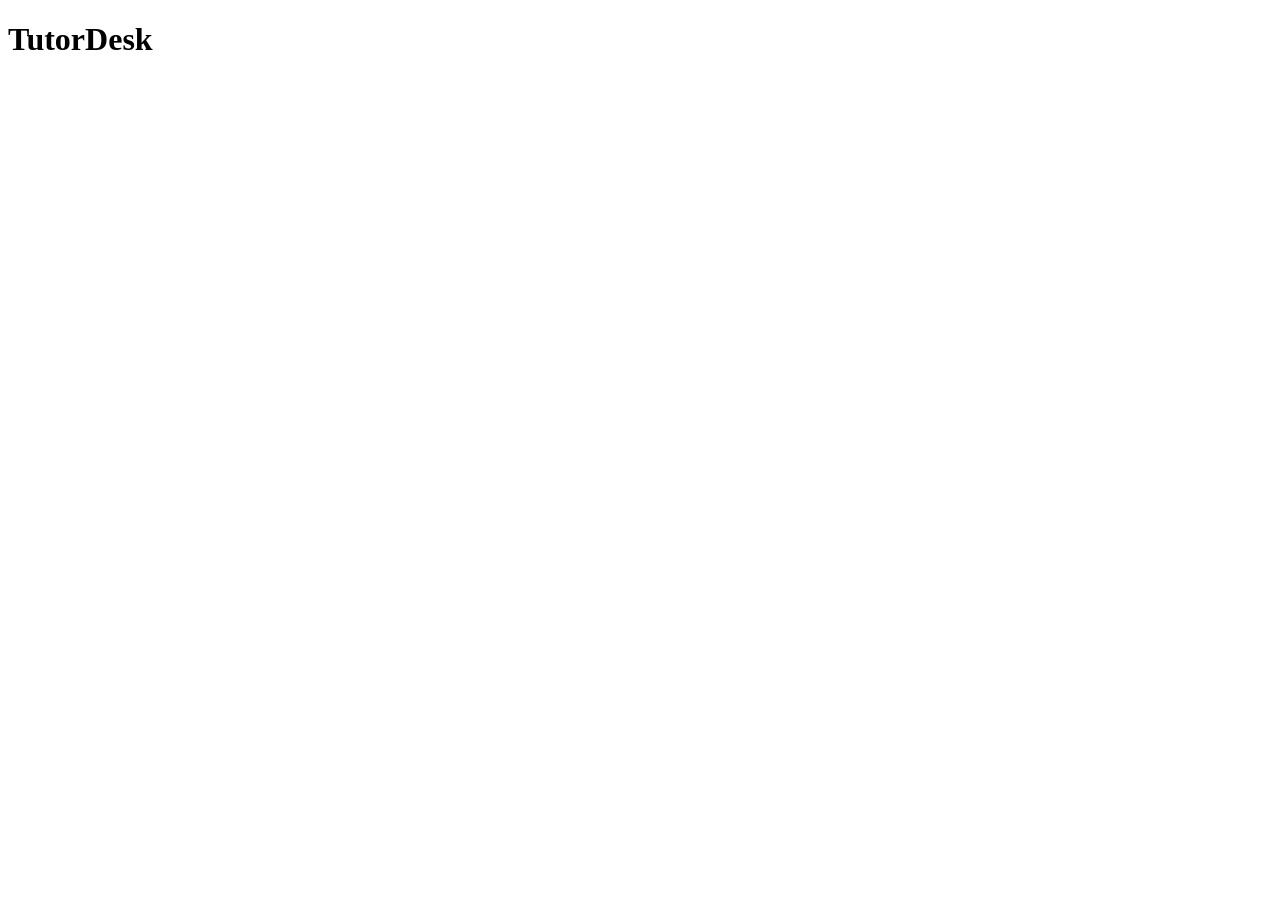
==== frontend/index.html @ a6dc1919 "Add initial project structure and configuration files" ====
<!DOCTYPE html>
<html lang="en">
<head>
    <meta charset="UTF-8">
    <meta name="viewport" content="width=device-width, initial-scale=1.0">
    <title>TutorDesk</title>
    <link rel="stylesheet" href="css/style.css">
</head>
<body>
    <h1>TutorDesk</h1>
    <script src="js/app.js"></script>
</body>
</html>
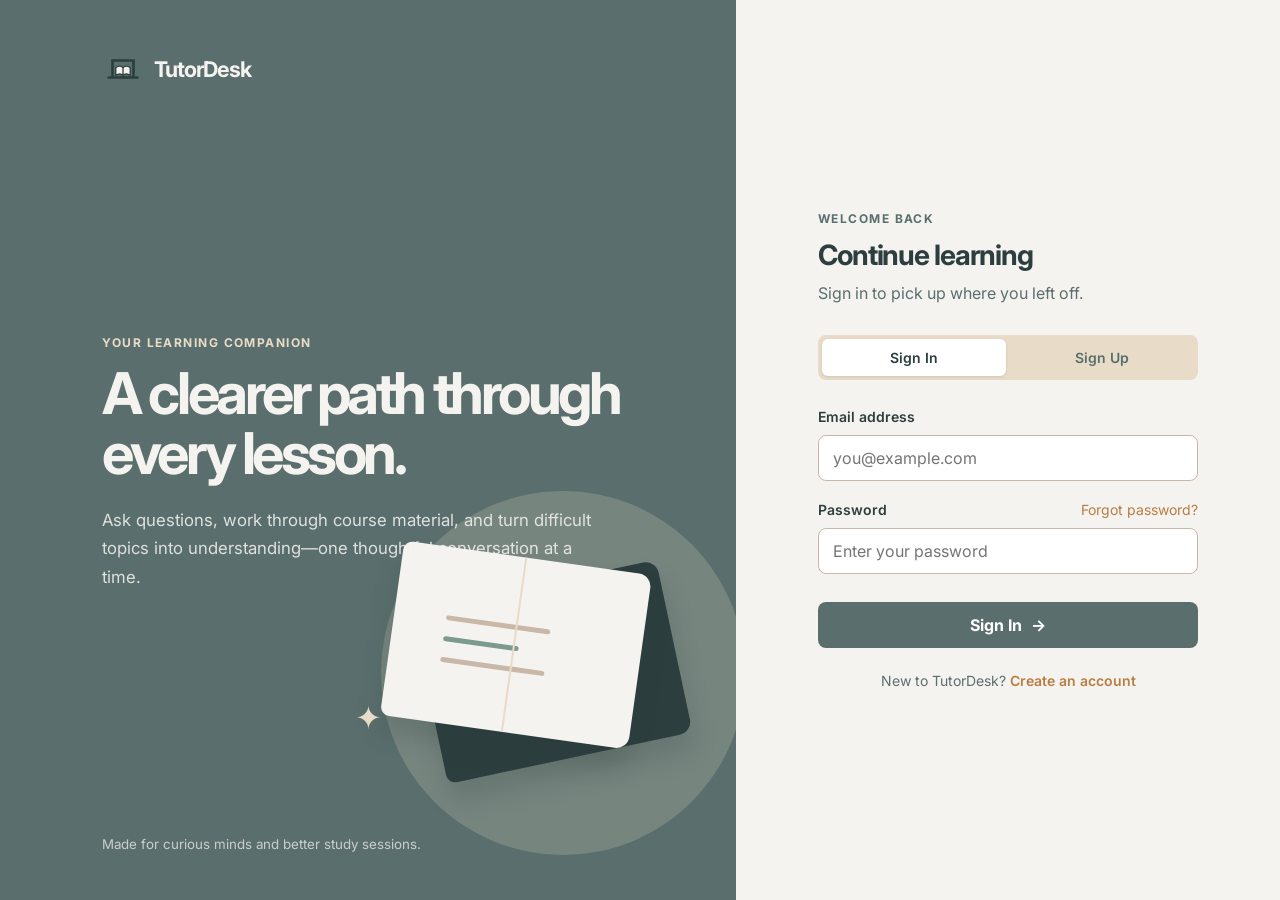
==== commit 959a30d1: "Add landing page styles and update HTML structure for improved layout and accessibility" ====
--- a/frontend/index.html
+++ b/frontend/index.html
@@ -1,13 +1,53 @@
-<!DOCTYPE html>
+<!doctype html>
 <html lang="en">
 <head>
-    <meta charset="UTF-8">
-    <meta name="viewport" content="width=device-width, initial-scale=1.0">
-    <title>TutorDesk</title>
-    <link rel="stylesheet" href="css/style.css">
+  <meta charset="UTF-8">
+  <meta name="viewport" content="width=device-width, initial-scale=1.0">
+  <meta name="description" content="TutorDesk — your AI teaching assistant.">
+  <title>TutorDesk | AI Teaching Assistant</title>
+  <link rel="preconnect" href="https://fonts.googleapis.com">
+  <link rel="preconnect" href="https://fonts.gstatic.com" crossorigin>
+  <link href="https://fonts.googleapis.com/css2?family=Inter:wght@400;500;600;700;800&display=swap" rel="stylesheet">
+  <link rel="stylesheet" href="css/style.css">
 </head>
 <body>
-    <h1>TutorDesk</h1>
-    <script src="js/app.js"></script>
+  <main class="auth-layout">
+    <section class="hero" aria-labelledby="hero-title">
+      <a class="brand" href="/" aria-label="TutorDesk home">
+        <svg viewBox="0 0 64 64" aria-hidden="true"><path d="M10 45h44M16 45V19h32v26" fill="none" stroke="currentColor" stroke-width="4" stroke-linecap="round"/><path d="M21 30c4-3 8-3 11 0v12c-3-3-7-3-11 0V30Zm22 0c-4-3-8-3-11 0v12c3-3 7-3 11 0V30Z" fill="#F5F3F0" stroke="currentColor" stroke-width="2"/></svg>
+        <span>TutorDesk</span>
+      </a>
+      <div class="hero-copy">
+        <p class="eyebrow">Your learning companion</p>
+        <h1 id="hero-title">A clearer path through every lesson.</h1>
+        <p>Ask questions, work through course material, and turn difficult topics into understanding—one thoughtful conversation at a time.</p>
+      </div>
+      <div class="illustration" aria-hidden="true">
+        <i class="circle"></i><i class="book back"></i><i class="book front"><b></b><b></b><b></b></i><i class="spark">✦</i>
+      </div>
+      <small>Made for curious minds and better study sessions.</small>
+    </section>
+
+    <section class="auth-panel" aria-label="Account access">
+      <div class="auth-card">
+        <div class="mobile-brand brand"><svg viewBox="0 0 64 64" aria-hidden="true"><path d="M10 45h44M16 45V19h32v26" fill="none" stroke="currentColor" stroke-width="4" stroke-linecap="round"/><path d="M21 30c4-3 8-3 11 0v12c-3-3-7-3-11 0V30Zm22 0c-4-3-8-3-11 0v12c3-3 7-3 11 0V30Z" fill="#F5F3F0" stroke="currentColor" stroke-width="2"/></svg><span>TutorDesk</span></div>
+        <header><p class="eyebrow">Welcome back</p><h2>Continue learning</h2><p>Sign in to pick up where you left off.</p></header>
+        <div class="tabs" role="tablist" aria-label="Account options">
+          <button class="active" type="button" role="tab" aria-selected="true">Sign In</button>
+          <button type="button" role="tab" aria-selected="false">Sign Up</button>
+        </div>
+        <form class="auth-form" novalidate>
+          <label for="email">Email address</label>
+          <input id="email" type="email" autocomplete="email" placeholder="you@example.com" required>
+          <div class="field-label"><label for="password">Password</label><a href="#forgot-password">Forgot password?</a></div>
+          <input id="password" type="password" autocomplete="current-password" placeholder="Enter your password" required>
+          <button class="submit" type="submit">Sign In <span aria-hidden="true">→</span></button>
+          <p class="error" role="alert" hidden></p>
+        </form>
+        <p class="switch">New to TutorDesk? <button type="button">Create an account</button></p>
+      </div>
+    </section>
+  </main>
+  <script src="js/app.js"></script>
 </body>
 </html>
--- a/frontend/css/style.css
+++ b/frontend/css/style.css
@@ -0,0 +1,19 @@
+/* TutorDesk landing page */
+:root { --sage:#5A6F6D; --dark:#2C3E3E; --light:#F5F3F0; --cream:#E8DCC8; --taupe:#C9B8A8; --teal:#7B9B8F; --ochre:#D4A574; --error:#C08080; font-family:Inter,-apple-system,BlinkMacSystemFont,"Segoe UI",sans-serif; color:var(--dark); }
+* { box-sizing:border-box; } body { margin:0; min-width:320px; background:var(--light); } button,input { font:inherit; } button { cursor:pointer; }
+.auth-layout { display:grid; grid-template-columns:1.15fr .85fr; min-height:100vh; }
+.hero { position:relative; display:flex; min-height:680px; flex-direction:column; overflow:hidden; padding:48px clamp(40px,8vw,120px); background:var(--sage); color:var(--light); }
+.brand { display:inline-flex; align-items:center; gap:10px; color:inherit; font-size:1.35rem; font-weight:700; letter-spacing:-.05em; text-decoration:none; }.brand svg { width:42px; height:42px; color:var(--dark); }
+.hero-copy { position:relative; z-index:1; max-width:590px; margin:auto 0; padding:80px 0; }.eyebrow { margin:0 0 14px; color:var(--cream); font-size:.75rem; font-weight:700; letter-spacing:.12em; text-transform:uppercase; }
+h1 { max-width:580px; margin:0 0 22px; font-size:clamp(2.8rem,4.5vw,4.5rem); line-height:1.04; letter-spacing:-.06em; }.hero-copy>p:last-child { max-width:500px; margin:0; color:rgba(245,243,240,.86); font-size:1.05rem; line-height:1.7; }.hero small { position:relative; z-index:1; color:rgba(245,243,240,.72); }
+.illustration { position:absolute; right:-4%; bottom:4%; width:min(43vw,520px); aspect-ratio:1.15; }.circle { position:absolute; right:4%; bottom:2%; width:70%; aspect-ratio:1; border-radius:50%; background:rgba(232,220,200,.2); animation:drift 7s ease-in-out infinite; }.book { position:absolute; display:block; width:48%; height:39%; border-radius:9px 13px 13px 9px; box-shadow:0 18px 25px rgba(44,62,62,.2); }.back { right:17%; bottom:23%; background:var(--dark); transform:rotate(-12deg); }.front { right:24%; bottom:29%; padding:13% 10%; background:var(--light); transform:rotate(8deg); animation:float 5s ease-in-out infinite; }.front::before { position:absolute; top:0; bottom:0; left:49%; width:2px; background:var(--cream); content:""; }.front b { display:block; width:72%; height:5px; margin-bottom:11%; border-radius:10px; background:var(--taupe); }.front b:nth-child(2) { width:52%; background:var(--teal); }.spark { position:absolute; left:21%; bottom:28%; color:var(--cream); font-size:2rem; font-style:normal; animation:sparkle 3s ease-in-out infinite; }
+@keyframes drift { 50% { transform:translate(8px,-14px); } } @keyframes float { 50% { transform:rotate(8deg) translateY(-12px); } } @keyframes sparkle { 50% { opacity:.35; transform:scale(.7) rotate(20deg); } }
+.auth-panel { display:grid; place-items:center; padding:32px; }.auth-card { width:min(100%,420px); padding:20px; }.mobile-brand { display:none; color:var(--dark); }.mobile-brand svg { color:var(--sage); }
+.auth-card header { margin-bottom:30px; }.auth-card header .eyebrow { margin-bottom:12px; color:var(--sage); }.auth-card h2 { margin:0 0 9px; font-size:1.75rem; letter-spacing:-.04em; }.auth-card header p:last-child { margin:0; color:var(--sage); line-height:1.5; }
+.tabs { display:flex; gap:4px; margin-bottom:28px; padding:4px; border-radius:8px; background:var(--cream); }.tabs button { width:50%; border:0; border-radius:6px; padding:10px; background:transparent; color:var(--sage); font-size:.875rem; font-weight:600; }.tabs .active { background:white; color:var(--dark); box-shadow:0 1px 3px rgba(44,62,62,.14); }
+.auth-form { display:grid; gap:10px; }.auth-form label { font-size:.875rem; font-weight:600; }.field-label { display:flex; justify-content:space-between; align-items:baseline; margin-top:10px; }.field-label a,.switch button { color:#B77D42; font-size:.875rem; text-decoration:none; }.field-label a:hover,.switch button:hover { color:var(--dark); text-decoration:underline; }
+input { width:100%; border:1px solid var(--taupe); border-radius:8px; outline:0; padding:12px 14px; background:#fff; color:var(--dark); } input:focus { border-color:var(--teal); box-shadow:0 0 0 3px rgba(123,155,143,.2); }.submit { display:flex; justify-content:center; gap:9px; width:100%; margin-top:18px; border:0; border-radius:8px; padding:13px; background:var(--sage); color:#fff; font-weight:700; transition:.18s; }.submit:hover { background:var(--teal); box-shadow:0 7px 14px rgba(44,62,62,.17); transform:translateY(-2px); }.switch { margin:24px 0 0; text-align:center; color:var(--sage); font-size:.875rem; }.switch button { border:0; padding:0; background:none; font-weight:600; }.error { color:var(--error); font-size:.875rem; }
+button:focus-visible,a:focus-visible,input:focus-visible { outline:3px solid rgba(123,155,143,.55); outline-offset:3px; }
+@media (max-width:860px) { .auth-layout { grid-template-columns:1fr; }.hero { min-height:410px; padding:32px clamp(24px,7vw,64px); }.hero-copy { margin:auto 0; padding:50px 0; }.illustration { right:-2%; bottom:-4%; width:350px; opacity:.7; }.hero small { display:none; }.auth-panel { min-height:560px; } }
+@media (max-width:520px) { .hero { min-height:300px; }.hero-copy { padding:35px 0; }.hero-copy .eyebrow,.hero-copy>p,.illustration { display:none; } h1 { margin:0; font-size:2.5rem; }.auth-panel { display:block; min-height:calc(100vh - 300px); padding:28px 24px; }.auth-card { padding:0; }.mobile-brand { display:inline-flex; margin-bottom:36px; } }
+@media (prefers-reduced-motion:reduce) { *,*::before,*::after { animation-duration:.01ms!important; animation-iteration-count:1!important; transition-duration:.01ms!important; } }
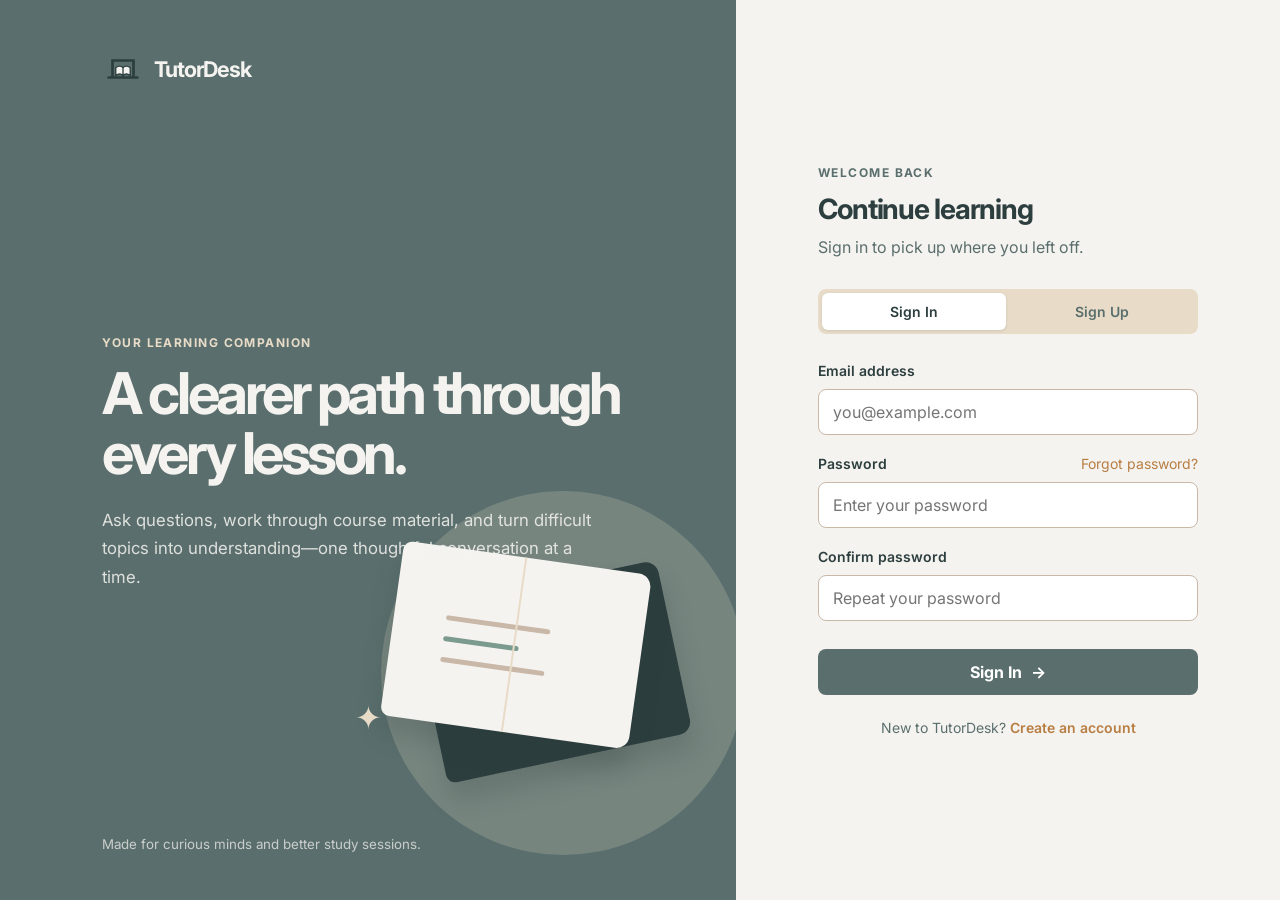
==== commit 8ba769c3: "Implement authentication form enhancements with password confirmation and loading states; update HTM" ====
--- a/frontend/index.html
+++ b/frontend/index.html
@@ -4,6 +4,7 @@
   <meta charset="UTF-8">
   <meta name="viewport" content="width=device-width, initial-scale=1.0">
   <meta name="description" content="TutorDesk — your AI teaching assistant.">
+  <meta name="api-base" content="">
   <title>TutorDesk | AI Teaching Assistant</title>
   <link rel="preconnect" href="https://fonts.googleapis.com">
   <link rel="preconnect" href="https://fonts.gstatic.com" crossorigin>
@@ -33,18 +34,22 @@
         <div class="mobile-brand brand"><svg viewBox="0 0 64 64" aria-hidden="true"><path d="M10 45h44M16 45V19h32v26" fill="none" stroke="currentColor" stroke-width="4" stroke-linecap="round"/><path d="M21 30c4-3 8-3 11 0v12c-3-3-7-3-11 0V30Zm22 0c-4-3-8-3-11 0v12c3-3 7-3 11 0V30Z" fill="#F5F3F0" stroke="currentColor" stroke-width="2"/></svg><span>TutorDesk</span></div>
         <header><p class="eyebrow">Welcome back</p><h2>Continue learning</h2><p>Sign in to pick up where you left off.</p></header>
         <div class="tabs" role="tablist" aria-label="Account options">
-          <button class="active" type="button" role="tab" aria-selected="true">Sign In</button>
-          <button type="button" role="tab" aria-selected="false">Sign Up</button>
+          <button class="active" type="button" role="tab" aria-selected="true" data-auth-mode="signin">Sign In</button>
+          <button type="button" role="tab" aria-selected="false" data-auth-mode="signup">Sign Up</button>
         </div>
-        <form class="auth-form" novalidate>
+        <form class="auth-form" novalidate data-auth-form>
           <label for="email">Email address</label>
-          <input id="email" type="email" autocomplete="email" placeholder="you@example.com" required>
-          <div class="field-label"><label for="password">Password</label><a href="#forgot-password">Forgot password?</a></div>
-          <input id="password" type="password" autocomplete="current-password" placeholder="Enter your password" required>
-          <button class="submit" type="submit">Sign In <span aria-hidden="true">→</span></button>
-          <p class="error" role="alert" hidden></p>
+          <input id="email" name="email" type="email" autocomplete="email" placeholder="you@example.com" required>
+          <div class="field-label"><label for="password">Password</label><a href="#forgot-password" data-forgot-password>Forgot password?</a></div>
+          <input id="password" name="password" type="password" autocomplete="current-password" placeholder="Enter your password" minlength="8" required>
+          <div class="confirm-field" hidden>
+            <label for="confirm-password">Confirm password</label>
+            <input id="confirm-password" name="confirm-password" type="password" autocomplete="new-password" placeholder="Repeat your password">
+          </div>
+          <button class="submit" type="submit"><span data-submit-label>Sign In</span> <span aria-hidden="true" data-submit-icon>→</span></button>
+          <p class="error" role="alert" aria-live="polite" hidden></p>
         </form>
-        <p class="switch">New to TutorDesk? <button type="button">Create an account</button></p>
+        <p class="switch"><span data-switch-copy>New to TutorDesk?</span> <button type="button" data-switch-mode>Create an account</button></p>
       </div>
     </section>
   </main>
--- a/frontend/css/style.css
+++ b/frontend/css/style.css
@@ -12,7 +12,8 @@
 .auth-card header { margin-bottom:30px; }.auth-card header .eyebrow { margin-bottom:12px; color:var(--sage); }.auth-card h2 { margin:0 0 9px; font-size:1.75rem; letter-spacing:-.04em; }.auth-card header p:last-child { margin:0; color:var(--sage); line-height:1.5; }
 .tabs { display:flex; gap:4px; margin-bottom:28px; padding:4px; border-radius:8px; background:var(--cream); }.tabs button { width:50%; border:0; border-radius:6px; padding:10px; background:transparent; color:var(--sage); font-size:.875rem; font-weight:600; }.tabs .active { background:white; color:var(--dark); box-shadow:0 1px 3px rgba(44,62,62,.14); }
 .auth-form { display:grid; gap:10px; }.auth-form label { font-size:.875rem; font-weight:600; }.field-label { display:flex; justify-content:space-between; align-items:baseline; margin-top:10px; }.field-label a,.switch button { color:#B77D42; font-size:.875rem; text-decoration:none; }.field-label a:hover,.switch button:hover { color:var(--dark); text-decoration:underline; }
-input { width:100%; border:1px solid var(--taupe); border-radius:8px; outline:0; padding:12px 14px; background:#fff; color:var(--dark); } input:focus { border-color:var(--teal); box-shadow:0 0 0 3px rgba(123,155,143,.2); }.submit { display:flex; justify-content:center; gap:9px; width:100%; margin-top:18px; border:0; border-radius:8px; padding:13px; background:var(--sage); color:#fff; font-weight:700; transition:.18s; }.submit:hover { background:var(--teal); box-shadow:0 7px 14px rgba(44,62,62,.17); transform:translateY(-2px); }.switch { margin:24px 0 0; text-align:center; color:var(--sage); font-size:.875rem; }.switch button { border:0; padding:0; background:none; font-weight:600; }.error { color:var(--error); font-size:.875rem; }
+input { width:100%; border:1px solid var(--taupe); border-radius:8px; outline:0; padding:12px 14px; background:#fff; color:var(--dark); } input:focus { border-color:var(--teal); box-shadow:0 0 0 3px rgba(123,155,143,.2); }.submit { display:flex; justify-content:center; gap:9px; width:100%; margin-top:18px; border:0; border-radius:8px; padding:13px; background:var(--sage); color:#fff; font-weight:700; transition:.18s; }.submit:hover { background:var(--teal); box-shadow:0 7px 14px rgba(44,62,62,.17); transform:translateY(-2px); }.switch { margin:24px 0 0; text-align:center; color:var(--sage); font-size:.875rem; }.switch button { border:0; padding:0; background:none; font-weight:600; }.error { color:var(--error); font-size:.875rem; }.error.success { color:var(--sage); }
+.confirm-field { display:grid; gap:10px; margin-top:10px; }.submit:disabled { cursor:wait; opacity:.8; transform:none; }.submit.is-loading::after { width:14px; height:14px; border:2px solid rgba(255,255,255,.45); border-top-color:#fff; border-radius:50%; content:""; animation:spin .7s linear infinite; } @keyframes spin { to { transform:rotate(360deg); } }
 button:focus-visible,a:focus-visible,input:focus-visible { outline:3px solid rgba(123,155,143,.55); outline-offset:3px; }
 @media (max-width:860px) { .auth-layout { grid-template-columns:1fr; }.hero { min-height:410px; padding:32px clamp(24px,7vw,64px); }.hero-copy { margin:auto 0; padding:50px 0; }.illustration { right:-2%; bottom:-4%; width:350px; opacity:.7; }.hero small { display:none; }.auth-panel { min-height:560px; } }
 @media (max-width:520px) { .hero { min-height:300px; }.hero-copy { padding:35px 0; }.hero-copy .eyebrow,.hero-copy>p,.illustration { display:none; } h1 { margin:0; font-size:2.5rem; }.auth-panel { display:block; min-height:calc(100vh - 300px); padding:28px 24px; }.auth-card { padding:0; }.mobile-brand { display:inline-flex; margin-bottom:36px; } }
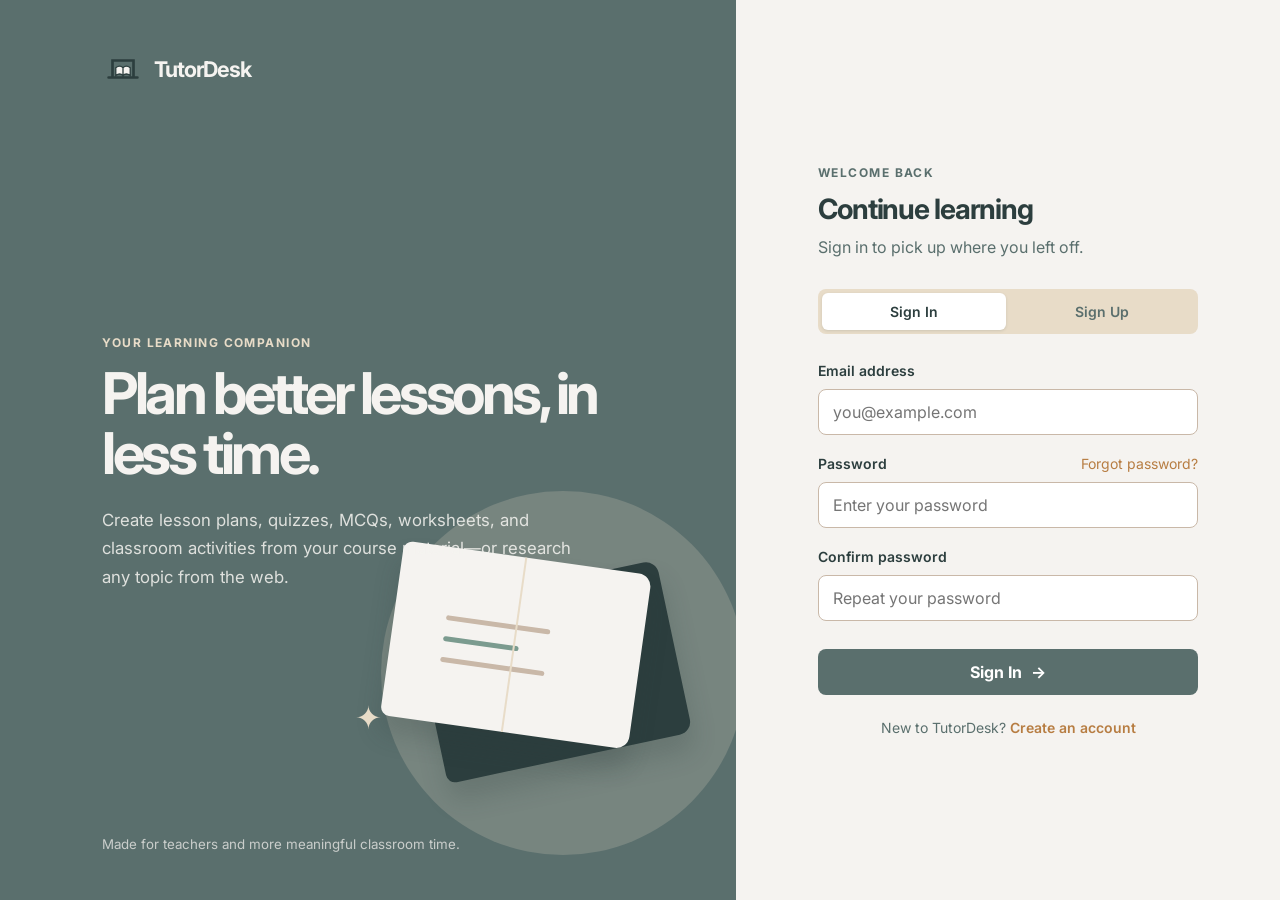
==== commit 686a198d: "Update hero section and message thread prompts for improved clarity; enhance PDF upload button acces" ====
--- a/frontend/index.html
+++ b/frontend/index.html
@@ -20,13 +20,13 @@
       </a>
       <div class="hero-copy">
         <p class="eyebrow">Your learning companion</p>
-        <h1 id="hero-title">A clearer path through every lesson.</h1>
-        <p>Ask questions, work through course material, and turn difficult topics into understanding—one thoughtful conversation at a time.</p>
+        <h1 id="hero-title">Plan better lessons, in less time.</h1>
+        <p>Create lesson plans, quizzes, MCQs, worksheets, and classroom activities from your course material—or research any topic from the web.</p>
       </div>
       <div class="illustration" aria-hidden="true">
         <i class="circle"></i><i class="book back"></i><i class="book front"><b></b><b></b><b></b></i><i class="spark">✦</i>
       </div>
-      <small>Made for curious minds and better study sessions.</small>
+      <small>Made for teachers and more meaningful classroom time.</small>
     </section>
 
     <section class="auth-panel" aria-label="Account access">
--- a/frontend/css/style.css
+++ b/frontend/css/style.css
@@ -18,3 +18,19 @@
 @media (max-width:860px) { .auth-layout { grid-template-columns:1fr; }.hero { min-height:410px; padding:32px clamp(24px,7vw,64px); }.hero-copy { margin:auto 0; padding:50px 0; }.illustration { right:-2%; bottom:-4%; width:350px; opacity:.7; }.hero small { display:none; }.auth-panel { min-height:560px; } }
 @media (max-width:520px) { .hero { min-height:300px; }.hero-copy { padding:35px 0; }.hero-copy .eyebrow,.hero-copy>p,.illustration { display:none; } h1 { margin:0; font-size:2.5rem; }.auth-panel { display:block; min-height:calc(100vh - 300px); padding:28px 24px; }.auth-card { padding:0; }.mobile-brand { display:inline-flex; margin-bottom:36px; } }
 @media (prefers-reduced-motion:reduce) { *,*::before,*::after { animation-duration:.01ms!important; animation-iteration-count:1!important; transition-duration:.01ms!important; } }
+
+/* Dashboard shell */
+.app-page { background:var(--light); }.app-shell { display:grid; grid-template-columns:280px minmax(0,1fr) 280px; min-height:100vh; }.conversation-sidebar { display:flex; flex-direction:column; min-height:100vh; background:var(--dark); color:var(--light); }.sidebar-header { display:flex; align-items:center; justify-content:space-between; min-height:72px; padding:16px 20px; border-bottom:1px solid rgba(245,243,240,.13); }.app-brand { display:flex; align-items:center; gap:9px; color:inherit; font-size:1.125rem; font-weight:700; letter-spacing:-.04em; text-decoration:none; }.app-logo { display:grid; width:30px; height:30px; place-items:center; border-radius:7px; background:var(--teal); color:var(--dark); }.close-sidebar { display:none; border:0; background:transparent; color:inherit; font-size:1.6rem; }.new-conversation { margin:20px; border:0; border-radius:8px; padding:12px; background:var(--teal); color:var(--dark); font-weight:700; text-align:left; }.new-conversation:hover { background:var(--cream); }.new-conversation span { font-size:1.15rem; }.conversation-list { overflow-y:auto; padding:0 8px; }.conversation-list section { padding:8px 0 16px; border-bottom:1px solid rgba(245,243,240,.13); }.conversation-list h3 { margin:8px 12px; color:var(--taupe); font-size:.7rem; letter-spacing:.1em; text-transform:uppercase; }.conversation { position:relative; display:grid; width:100%; gap:4px; border:0; border-left:4px solid transparent; padding:12px; background:transparent; color:var(--light); text-align:left; }.conversation:hover { background:rgba(232,220,200,.11); }.conversation.active { border-left-color:var(--teal); background:rgba(123,155,143,.18); }.conversation strong { display:-webkit-box; overflow:hidden; -webkit-box-orient:vertical; -webkit-line-clamp:2; font-size:.875rem; font-weight:500; line-height:1.35; }.conversation small { color:var(--taupe); font-size:.7rem; }.delete-conversation { position:absolute; right:10px; bottom:10px; display:none; color:var(--error); }.conversation:hover .delete-conversation { display:block; }.sidebar-footer { display:grid; gap:8px; margin-top:auto; padding:20px; border-top:1px solid rgba(245,243,240,.13); }.user-email { overflow:hidden; color:var(--taupe); font-size:.75rem; text-overflow:ellipsis; white-space:nowrap; }.sidebar-footer button { width:max-content; border:0; padding:0; background:transparent; color:var(--light); font-size:.875rem; }.sidebar-footer button:hover { color:var(--cream); }
+.chat-workspace { display:grid; grid-template-rows:auto 1fr auto; min-width:0; min-height:100vh; }.chat-header { display:flex; align-items:center; justify-content:space-between; gap:16px; min-height:88px; padding:20px 28px; border-bottom:1px solid var(--taupe); background:#fff; }.chat-header h1 { margin:0 0 7px; font-size:1.3rem; letter-spacing:-.04em; }.mode-badge { display:inline-block; border-radius:99px; padding:4px 9px; background:var(--cream); color:var(--sage); font-size:.75rem; font-weight:600; }.menu-button { display:none; border:0; background:transparent; color:var(--dark); font-size:1.35rem; }.sources-toggle { display:none; border:1px solid var(--taupe); border-radius:7px; padding:7px 9px; background:#fff; color:var(--sage); font-size:.8rem; }.empty-thread { display:grid; place-items:center; padding:28px; }.thread-welcome { max-width:500px; text-align:center; }.welcome-icon { display:grid; width:48px; height:48px; place-items:center; margin:0 auto 18px; border-radius:14px; background:var(--cream); color:var(--sage); font-size:1.4rem; }.thread-welcome h2 { margin:0 0 10px; font-size:1.5rem; letter-spacing:-.04em; }.thread-welcome p { margin:0; color:var(--sage); line-height:1.6; }.composer-placeholder { padding:16px 24px 20px; border-top:1px solid var(--taupe); background:#fff; }.composer-preview { display:flex; align-items:center; gap:8px; border:2px solid var(--taupe); border-radius:8px; padding:6px 7px 6px 14px; color:#91877f; }.composer-preview>span { flex:1; font-size:.9rem; }.composer-preview button { display:grid; width:34px; height:34px; place-items:center; border:0; border-radius:7px; background:transparent; color:var(--sage); font-size:1.1rem; }.composer-preview button:last-child { background:var(--sage); color:#fff; }.composer-placeholder small { display:block; margin-top:9px; color:var(--sage); font-size:.7rem; }
+.sources-sidebar { padding:24px 16px; border-left:1px solid var(--taupe); background:#fff; }.sources-sidebar header { display:flex; align-items:center; justify-content:space-between; margin-bottom:20px; }.sources-sidebar h2 { margin:0; font-size:1.1rem; }.sources-sidebar header button { display:none; border:0; background:transparent; font-size:1.4rem; }.source-card { display:flex; gap:10px; margin-bottom:12px; border:1px solid var(--taupe); border-radius:8px; padding:12px; }.source-icon { color:var(--sage); font-size:1.25rem; }.source-card div { min-width:0; }.source-card strong { display:block; overflow:hidden; font-size:.8rem; line-height:1.4; text-overflow:ellipsis; white-space:nowrap; }.source-card small,.source-card a { display:block; margin-top:4px; color:var(--sage); font-size:.7rem; }.source-card a { color:#B77D42; }.sidebar-scrim { display:none; }
+.sources-empty { margin:4px 0; color:var(--sage); font-size:.8rem; line-height:1.5; }
+.message-thread { overflow-y:auto; padding:28px; }.message-thread:has(.thread-welcome) { display:grid; place-items:center; }.message-thread .thread-welcome { max-width:560px; text-align:center; }.message { display:flex; gap:10px; max-width:78%; margin-bottom:16px; }.message.user { flex-direction:row-reverse; margin-left:auto; }.message-avatar { display:grid; flex:0 0 32px; width:32px; height:32px; place-items:center; border-radius:50%; background:var(--cream); color:var(--sage); font-size:.7rem; font-weight:700; }.message.user .message-avatar { background:var(--sage); color:#fff; }.message-content { min-width:0; }.message-bubble { border-radius:12px; padding:12px 14px; background:var(--cream); line-height:1.55; white-space:pre-wrap; }.message.user .message-bubble { border-left:3px solid var(--teal); background:#fff; }.message-time { display:block; margin-top:5px; color:#968b82; font-size:.7rem; }.message.user .message-time { text-align:right; }.typing .message-bubble { color:var(--sage); font-style:italic; }.composer { position:relative; padding:16px 24px 20px; border-top:1px solid var(--taupe); background:#fff; }.message-form { display:flex; align-items:flex-end; gap:7px; border:2px solid var(--taupe); border-radius:8px; padding:6px; transition:.18s; }.message-form:focus-within,.composer.drag-over .message-form { border-color:var(--teal); box-shadow:0 0 0 3px rgba(123,155,143,.16); }.message-form textarea { flex:1; min-height:34px; max-height:140px; resize:none; border:0; outline:0; padding:7px 8px; color:var(--dark); line-height:1.4; }.message-form button { display:grid; flex:0 0 34px; width:34px; height:34px; place-items:center; border:0; border-radius:7px; background:transparent; color:var(--sage); font-size:1.15rem; }.message-form .send-button { background:var(--sage); color:#fff; }.message-form .send-button:hover { background:var(--teal); }.message-form button:disabled { cursor:wait; opacity:.55; }.composer small { display:block; margin-top:9px; color:var(--sage); font-size:.7rem; }.upload-status { min-height:0; margin:7px 0 0; color:var(--sage); font-size:.75rem; }.upload-status:empty { display:none; }.upload-status.error { color:var(--error); }.upload-dropzone { position:absolute; z-index:2; inset:8px; display:grid; place-items:center; border:2px dashed var(--teal); border-radius:8px; background:rgba(232,220,200,.95); color:var(--sage); font-size:.875rem; font-weight:700; }.sr-only { position:absolute; width:1px; height:1px; overflow:hidden; clip:rect(0,0,0,0); white-space:nowrap; }
+.upload-dropzone[hidden] { display:none; }
+.message-markdown a { color:#A66D34; font-weight:600; text-decoration:underline; text-underline-offset:2px; word-break:break-word; }.message-markdown a:hover { color:var(--sage); }
+.attach-button { display:flex!important; width:auto!important; padding:0 9px!important; gap:4px; font-size:.75rem!important; font-weight:700; white-space:nowrap; }.message-markdown>*:first-child { margin-top:0; }.message-markdown>*:last-child { margin-bottom:0; }.message-markdown h1,.message-markdown h2,.message-markdown h3 { margin:16px 0 7px; color:var(--dark); line-height:1.25; letter-spacing:-.025em; }.message-markdown h1 { font-size:1.2rem; }.message-markdown h2 { font-size:1.08rem; }.message-markdown h3 { font-size:.98rem; }.message-markdown p { margin:0 0 10px; }.message-markdown ul,.message-markdown ol { margin:0 0 11px; padding-left:20px; }.message-markdown li { margin:4px 0; }.message-markdown strong { font-weight:800; }.message-markdown pre { overflow-x:auto; margin:11px 0; border-radius:7px; padding:11px; background:var(--dark); color:var(--light); font: .78rem/1.5 ui-monospace,SFMono-Regular,Menlo,monospace; white-space:pre-wrap; }.message-markdown code { border-radius:4px; padding:1px 4px; background:rgba(90,111,109,.14); font: .83em ui-monospace,SFMono-Regular,Menlo,monospace; }.message-markdown pre code { padding:0; background:transparent; }
+
+/* Dark theme */
+body.dark-theme { --light:#1E2B2B; --cream:#334645; --taupe:#61716E; --dark:#F5F3F0; --sage:#B7CCC2; --teal:#91B4A6; background:#1E2B2B; color:var(--dark); }.dark-theme .auth-panel,.dark-theme .chat-header,.dark-theme .composer,.dark-theme .sources-sidebar { background:#243333; }.dark-theme .auth-tab.is-active,.dark-theme .tabs .active,.dark-theme .auth-form input,.dark-theme input,.dark-theme .message.user .message-bubble { background:#30413F; color:var(--dark); }.dark-theme .auth-form input::placeholder,.dark-theme input::placeholder,.dark-theme textarea::placeholder { color:#BBC5C0; }.dark-theme .message-form textarea { background:transparent; color:var(--dark); }.dark-theme .message-bubble { background:#334645; }.dark-theme .message-markdown h1,.dark-theme .message-markdown h2,.dark-theme .message-markdown h3 { color:var(--dark); }.dark-theme .mode-badge { background:#405552; color:#E8DCC8; }.dark-theme .sources-toggle,.dark-theme .message-form { background:#243333; }.dark-theme .sources-sidebar,.dark-theme .chat-header,.dark-theme .composer { border-color:#52615E; }.dark-theme .source-card { border-color:#61716E; }.dark-theme .thread-welcome p,.dark-theme .composer small,.dark-theme .upload-status,.dark-theme .sources-empty { color:#C2D1CB; }.theme-toggle { display:flex; align-items:center; gap:7px; color:var(--taupe)!important; }.dark-theme .theme-toggle { color:var(--cream)!important; }
+@media (max-width:520px) { .attach-button span:last-child { display:none; }.attach-button { width:34px!important; padding:0!important; justify-content:center; } }
+@media (max-width:1050px) { .app-shell { grid-template-columns:280px minmax(0,1fr); }.sources-sidebar { position:fixed; z-index:4; top:0; right:0; width:280px; height:100vh; transform:translateX(100%); transition:transform .2s; }.sources-sidebar header button,.sources-toggle { display:block; }.sources-sidebar.is-open { transform:translateX(0); } }
+@media (max-width:720px) { .app-shell { display:block; }.conversation-sidebar { position:fixed; z-index:5; top:0; left:0; width:280px; transform:translateX(-100%); transition:transform .2s; }.conversation-sidebar.is-open { transform:translateX(0); }.close-sidebar,.menu-button { display:block; }.sidebar-scrim.is-visible { position:fixed; z-index:4; inset:0; display:block; background:rgba(44,62,62,.45); }.chat-header { min-height:72px; padding:16px; }.chat-header h1 { max-width:185px; overflow:hidden; text-overflow:ellipsis; white-space:nowrap; }.composer-placeholder { padding:14px 16px; } }
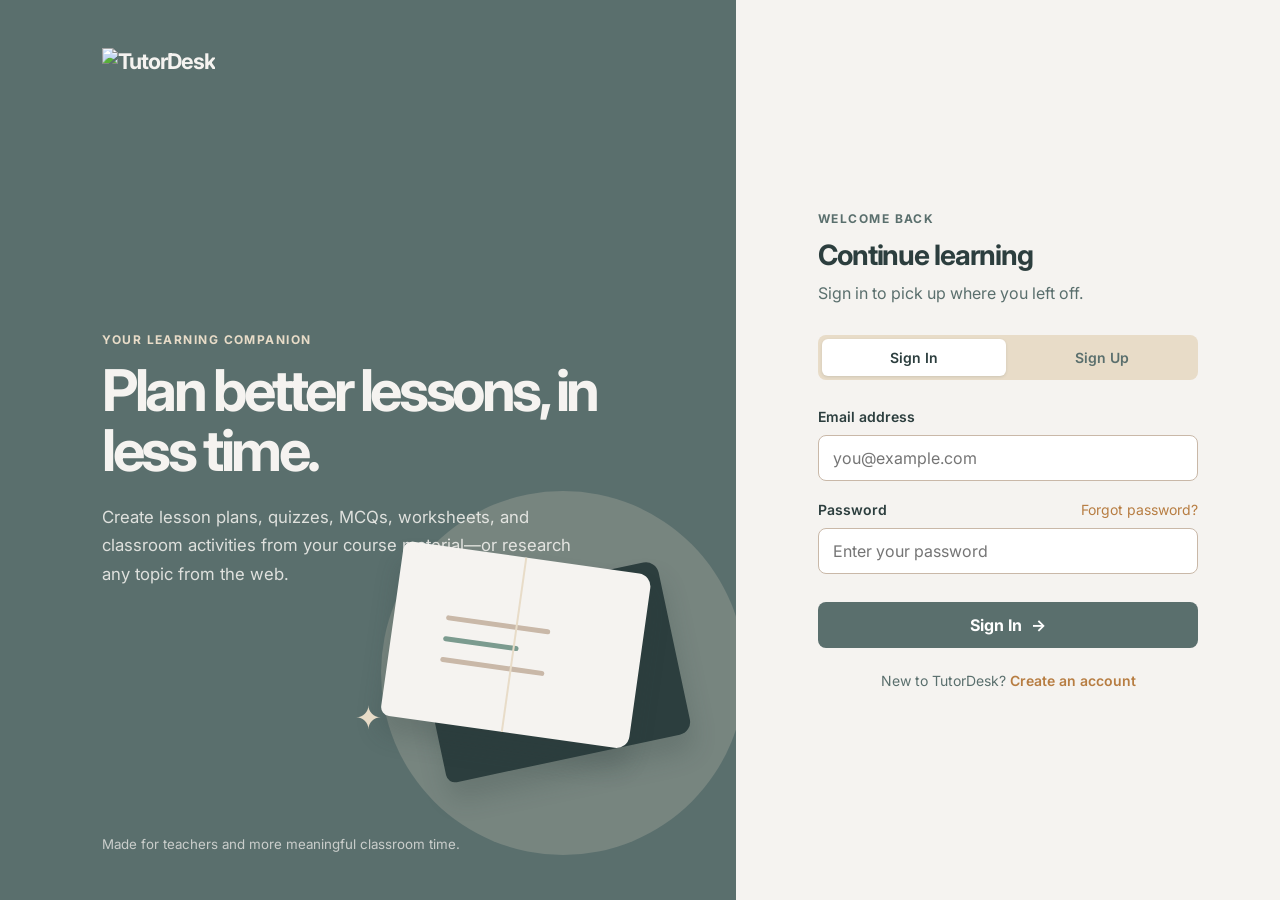
==== commit c3aea985: "Add logo SVG files and update HTML to use new logo images for improved branding" ====
--- a/frontend/index.html
+++ b/frontend/index.html
@@ -6,6 +6,7 @@
   <meta name="description" content="TutorDesk — your AI teaching assistant.">
   <meta name="api-base" content="">
   <title>TutorDesk | AI Teaching Assistant</title>
+  <link rel="icon" type="image/svg+xml" href="/img/logo-light.svg">
   <link rel="preconnect" href="https://fonts.googleapis.com">
   <link rel="preconnect" href="https://fonts.gstatic.com" crossorigin>
   <link href="https://fonts.googleapis.com/css2?family=Inter:wght@400;500;600;700;800&display=swap" rel="stylesheet">
@@ -15,8 +16,7 @@
   <main class="auth-layout">
     <section class="hero" aria-labelledby="hero-title">
       <a class="brand" href="/" aria-label="TutorDesk home">
-        <svg viewBox="0 0 64 64" aria-hidden="true"><path d="M10 45h44M16 45V19h32v26" fill="none" stroke="currentColor" stroke-width="4" stroke-linecap="round"/><path d="M21 30c4-3 8-3 11 0v12c-3-3-7-3-11 0V30Zm22 0c-4-3-8-3-11 0v12c3-3 7-3 11 0V30Z" fill="#F5F3F0" stroke="currentColor" stroke-width="2"/></svg>
-        <span>TutorDesk</span>
+        <img class="brand-logo" src="/img/logo-light.svg" alt="TutorDesk">
       </a>
       <div class="hero-copy">
         <p class="eyebrow">Your learning companion</p>
@@ -31,7 +31,7 @@
 
     <section class="auth-panel" aria-label="Account access">
       <div class="auth-card">
-        <div class="mobile-brand brand"><svg viewBox="0 0 64 64" aria-hidden="true"><path d="M10 45h44M16 45V19h32v26" fill="none" stroke="currentColor" stroke-width="4" stroke-linecap="round"/><path d="M21 30c4-3 8-3 11 0v12c-3-3-7-3-11 0V30Zm22 0c-4-3-8-3-11 0v12c3-3 7-3 11 0V30Z" fill="#F5F3F0" stroke="currentColor" stroke-width="2"/></svg><span>TutorDesk</span></div>
+        <div class="mobile-brand brand"><img class="brand-logo" src="/img/logo.svg" alt="TutorDesk"></div>
         <header><p class="eyebrow">Welcome back</p><h2>Continue learning</h2><p>Sign in to pick up where you left off.</p></header>
         <div class="tabs" role="tablist" aria-label="Account options">
           <button class="active" type="button" role="tab" aria-selected="true" data-auth-mode="signin">Sign In</button>
--- a/frontend/css/style.css
+++ b/frontend/css/style.css
@@ -3,24 +3,24 @@
 * { box-sizing:border-box; } body { margin:0; min-width:320px; background:var(--light); } button,input { font:inherit; } button { cursor:pointer; }
 .auth-layout { display:grid; grid-template-columns:1.15fr .85fr; min-height:100vh; }
 .hero { position:relative; display:flex; min-height:680px; flex-direction:column; overflow:hidden; padding:48px clamp(40px,8vw,120px); background:var(--sage); color:var(--light); }
-.brand { display:inline-flex; align-items:center; gap:10px; color:inherit; font-size:1.35rem; font-weight:700; letter-spacing:-.05em; text-decoration:none; }.brand svg { width:42px; height:42px; color:var(--dark); }
+.brand { display:inline-flex; align-items:center; gap:10px; color:inherit; font-size:1.35rem; font-weight:700; letter-spacing:-.05em; text-decoration:none; }.brand .brand-logo { height:36px; width:auto; object-fit:contain; }
 .hero-copy { position:relative; z-index:1; max-width:590px; margin:auto 0; padding:80px 0; }.eyebrow { margin:0 0 14px; color:var(--cream); font-size:.75rem; font-weight:700; letter-spacing:.12em; text-transform:uppercase; }
 h1 { max-width:580px; margin:0 0 22px; font-size:clamp(2.8rem,4.5vw,4.5rem); line-height:1.04; letter-spacing:-.06em; }.hero-copy>p:last-child { max-width:500px; margin:0; color:rgba(245,243,240,.86); font-size:1.05rem; line-height:1.7; }.hero small { position:relative; z-index:1; color:rgba(245,243,240,.72); }
 .illustration { position:absolute; right:-4%; bottom:4%; width:min(43vw,520px); aspect-ratio:1.15; }.circle { position:absolute; right:4%; bottom:2%; width:70%; aspect-ratio:1; border-radius:50%; background:rgba(232,220,200,.2); animation:drift 7s ease-in-out infinite; }.book { position:absolute; display:block; width:48%; height:39%; border-radius:9px 13px 13px 9px; box-shadow:0 18px 25px rgba(44,62,62,.2); }.back { right:17%; bottom:23%; background:var(--dark); transform:rotate(-12deg); }.front { right:24%; bottom:29%; padding:13% 10%; background:var(--light); transform:rotate(8deg); animation:float 5s ease-in-out infinite; }.front::before { position:absolute; top:0; bottom:0; left:49%; width:2px; background:var(--cream); content:""; }.front b { display:block; width:72%; height:5px; margin-bottom:11%; border-radius:10px; background:var(--taupe); }.front b:nth-child(2) { width:52%; background:var(--teal); }.spark { position:absolute; left:21%; bottom:28%; color:var(--cream); font-size:2rem; font-style:normal; animation:sparkle 3s ease-in-out infinite; }
 @keyframes drift { 50% { transform:translate(8px,-14px); } } @keyframes float { 50% { transform:rotate(8deg) translateY(-12px); } } @keyframes sparkle { 50% { opacity:.35; transform:scale(.7) rotate(20deg); } }
-.auth-panel { display:grid; place-items:center; padding:32px; }.auth-card { width:min(100%,420px); padding:20px; }.mobile-brand { display:none; color:var(--dark); }.mobile-brand svg { color:var(--sage); }
+.auth-panel { display:grid; place-items:center; padding:32px; }.auth-card { width:min(100%,420px); padding:20px; }.mobile-brand { display:none; color:var(--dark); }.mobile-brand .brand-logo { height:36px; }
 .auth-card header { margin-bottom:30px; }.auth-card header .eyebrow { margin-bottom:12px; color:var(--sage); }.auth-card h2 { margin:0 0 9px; font-size:1.75rem; letter-spacing:-.04em; }.auth-card header p:last-child { margin:0; color:var(--sage); line-height:1.5; }
 .tabs { display:flex; gap:4px; margin-bottom:28px; padding:4px; border-radius:8px; background:var(--cream); }.tabs button { width:50%; border:0; border-radius:6px; padding:10px; background:transparent; color:var(--sage); font-size:.875rem; font-weight:600; }.tabs .active { background:white; color:var(--dark); box-shadow:0 1px 3px rgba(44,62,62,.14); }
 .auth-form { display:grid; gap:10px; }.auth-form label { font-size:.875rem; font-weight:600; }.field-label { display:flex; justify-content:space-between; align-items:baseline; margin-top:10px; }.field-label a,.switch button { color:#B77D42; font-size:.875rem; text-decoration:none; }.field-label a:hover,.switch button:hover { color:var(--dark); text-decoration:underline; }
 input { width:100%; border:1px solid var(--taupe); border-radius:8px; outline:0; padding:12px 14px; background:#fff; color:var(--dark); } input:focus { border-color:var(--teal); box-shadow:0 0 0 3px rgba(123,155,143,.2); }.submit { display:flex; justify-content:center; gap:9px; width:100%; margin-top:18px; border:0; border-radius:8px; padding:13px; background:var(--sage); color:#fff; font-weight:700; transition:.18s; }.submit:hover { background:var(--teal); box-shadow:0 7px 14px rgba(44,62,62,.17); transform:translateY(-2px); }.switch { margin:24px 0 0; text-align:center; color:var(--sage); font-size:.875rem; }.switch button { border:0; padding:0; background:none; font-weight:600; }.error { color:var(--error); font-size:.875rem; }.error.success { color:var(--sage); }
-.confirm-field { display:grid; gap:10px; margin-top:10px; }.submit:disabled { cursor:wait; opacity:.8; transform:none; }.submit.is-loading::after { width:14px; height:14px; border:2px solid rgba(255,255,255,.45); border-top-color:#fff; border-radius:50%; content:""; animation:spin .7s linear infinite; } @keyframes spin { to { transform:rotate(360deg); } }
+.confirm-field { display:grid; gap:10px; margin-top:10px; }.confirm-field[hidden] { display:none; }.submit:disabled { cursor:wait; opacity:.8; transform:none; }.submit.is-loading::after { width:14px; height:14px; border:2px solid rgba(255,255,255,.45); border-top-color:#fff; border-radius:50%; content:""; animation:spin .7s linear infinite; } @keyframes spin { to { transform:rotate(360deg); } }
 button:focus-visible,a:focus-visible,input:focus-visible { outline:3px solid rgba(123,155,143,.55); outline-offset:3px; }
 @media (max-width:860px) { .auth-layout { grid-template-columns:1fr; }.hero { min-height:410px; padding:32px clamp(24px,7vw,64px); }.hero-copy { margin:auto 0; padding:50px 0; }.illustration { right:-2%; bottom:-4%; width:350px; opacity:.7; }.hero small { display:none; }.auth-panel { min-height:560px; } }
 @media (max-width:520px) { .hero { min-height:300px; }.hero-copy { padding:35px 0; }.hero-copy .eyebrow,.hero-copy>p,.illustration { display:none; } h1 { margin:0; font-size:2.5rem; }.auth-panel { display:block; min-height:calc(100vh - 300px); padding:28px 24px; }.auth-card { padding:0; }.mobile-brand { display:inline-flex; margin-bottom:36px; } }
 @media (prefers-reduced-motion:reduce) { *,*::before,*::after { animation-duration:.01ms!important; animation-iteration-count:1!important; transition-duration:.01ms!important; } }
 
 /* Dashboard shell */
-.app-page { background:var(--light); }.app-shell { display:grid; grid-template-columns:280px minmax(0,1fr) 280px; min-height:100vh; }.conversation-sidebar { display:flex; flex-direction:column; min-height:100vh; background:var(--dark); color:var(--light); }.sidebar-header { display:flex; align-items:center; justify-content:space-between; min-height:72px; padding:16px 20px; border-bottom:1px solid rgba(245,243,240,.13); }.app-brand { display:flex; align-items:center; gap:9px; color:inherit; font-size:1.125rem; font-weight:700; letter-spacing:-.04em; text-decoration:none; }.app-logo { display:grid; width:30px; height:30px; place-items:center; border-radius:7px; background:var(--teal); color:var(--dark); }.close-sidebar { display:none; border:0; background:transparent; color:inherit; font-size:1.6rem; }.new-conversation { margin:20px; border:0; border-radius:8px; padding:12px; background:var(--teal); color:var(--dark); font-weight:700; text-align:left; }.new-conversation:hover { background:var(--cream); }.new-conversation span { font-size:1.15rem; }.conversation-list { overflow-y:auto; padding:0 8px; }.conversation-list section { padding:8px 0 16px; border-bottom:1px solid rgba(245,243,240,.13); }.conversation-list h3 { margin:8px 12px; color:var(--taupe); font-size:.7rem; letter-spacing:.1em; text-transform:uppercase; }.conversation { position:relative; display:grid; width:100%; gap:4px; border:0; border-left:4px solid transparent; padding:12px; background:transparent; color:var(--light); text-align:left; }.conversation:hover { background:rgba(232,220,200,.11); }.conversation.active { border-left-color:var(--teal); background:rgba(123,155,143,.18); }.conversation strong { display:-webkit-box; overflow:hidden; -webkit-box-orient:vertical; -webkit-line-clamp:2; font-size:.875rem; font-weight:500; line-height:1.35; }.conversation small { color:var(--taupe); font-size:.7rem; }.delete-conversation { position:absolute; right:10px; bottom:10px; display:none; color:var(--error); }.conversation:hover .delete-conversation { display:block; }.sidebar-footer { display:grid; gap:8px; margin-top:auto; padding:20px; border-top:1px solid rgba(245,243,240,.13); }.user-email { overflow:hidden; color:var(--taupe); font-size:.75rem; text-overflow:ellipsis; white-space:nowrap; }.sidebar-footer button { width:max-content; border:0; padding:0; background:transparent; color:var(--light); font-size:.875rem; }.sidebar-footer button:hover { color:var(--cream); }
+.app-page { background:var(--light); }.app-shell { display:grid; grid-template-columns:280px minmax(0,1fr) 280px; min-height:100vh; }.conversation-sidebar { display:flex; flex-direction:column; min-height:100vh; background:var(--dark); color:var(--light); }.sidebar-header { display:flex; align-items:center; justify-content:space-between; min-height:72px; padding:16px 20px; border-bottom:1px solid rgba(245,243,240,.13); }.app-brand { display:flex; align-items:center; gap:9px; color:inherit; font-size:1.125rem; font-weight:700; letter-spacing:-.04em; text-decoration:none; }.app-logo { display:block; height:32px; width:auto; }.close-sidebar { display:none; border:0; background:transparent; color:inherit; font-size:1.6rem; }.new-conversation { margin:20px; border:0; border-radius:8px; padding:12px; background:var(--teal); color:var(--dark); font-weight:700; text-align:left; }.new-conversation:hover { background:var(--cream); }.new-conversation span { font-size:1.15rem; }.conversation-list { overflow-y:auto; padding:0 8px; }.conversation-list section { padding:8px 0 16px; border-bottom:1px solid rgba(245,243,240,.13); }.conversation-list h3 { margin:8px 12px; color:var(--taupe); font-size:.7rem; letter-spacing:.1em; text-transform:uppercase; }.conversation { position:relative; display:grid; width:100%; gap:4px; border:0; border-left:4px solid transparent; padding:12px; background:transparent; color:var(--light); text-align:left; }.conversation:hover { background:rgba(232,220,200,.11); }.conversation.active { border-left-color:var(--teal); background:rgba(123,155,143,.18); }.conversation strong { display:-webkit-box; overflow:hidden; -webkit-box-orient:vertical; -webkit-line-clamp:2; font-size:.875rem; font-weight:500; line-height:1.35; }.conversation small { color:var(--taupe); font-size:.7rem; }.delete-conversation { position:absolute; right:10px; bottom:10px; display:none; color:var(--error); }.conversation:hover .delete-conversation { display:block; }.sidebar-footer { display:grid; gap:8px; margin-top:auto; padding:20px; border-top:1px solid rgba(245,243,240,.13); }.user-email { overflow:hidden; color:var(--taupe); font-size:.75rem; text-overflow:ellipsis; white-space:nowrap; }.sidebar-footer button { width:max-content; border:0; padding:0; background:transparent; color:var(--light); font-size:.875rem; }.sidebar-footer button:hover { color:var(--cream); }
 .chat-workspace { display:grid; grid-template-rows:auto 1fr auto; min-width:0; min-height:100vh; }.chat-header { display:flex; align-items:center; justify-content:space-between; gap:16px; min-height:88px; padding:20px 28px; border-bottom:1px solid var(--taupe); background:#fff; }.chat-header h1 { margin:0 0 7px; font-size:1.3rem; letter-spacing:-.04em; }.mode-badge { display:inline-block; border-radius:99px; padding:4px 9px; background:var(--cream); color:var(--sage); font-size:.75rem; font-weight:600; }.menu-button { display:none; border:0; background:transparent; color:var(--dark); font-size:1.35rem; }.sources-toggle { display:none; border:1px solid var(--taupe); border-radius:7px; padding:7px 9px; background:#fff; color:var(--sage); font-size:.8rem; }.empty-thread { display:grid; place-items:center; padding:28px; }.thread-welcome { max-width:500px; text-align:center; }.welcome-icon { display:grid; width:48px; height:48px; place-items:center; margin:0 auto 18px; border-radius:14px; background:var(--cream); color:var(--sage); font-size:1.4rem; }.thread-welcome h2 { margin:0 0 10px; font-size:1.5rem; letter-spacing:-.04em; }.thread-welcome p { margin:0; color:var(--sage); line-height:1.6; }.composer-placeholder { padding:16px 24px 20px; border-top:1px solid var(--taupe); background:#fff; }.composer-preview { display:flex; align-items:center; gap:8px; border:2px solid var(--taupe); border-radius:8px; padding:6px 7px 6px 14px; color:#91877f; }.composer-preview>span { flex:1; font-size:.9rem; }.composer-preview button { display:grid; width:34px; height:34px; place-items:center; border:0; border-radius:7px; background:transparent; color:var(--sage); font-size:1.1rem; }.composer-preview button:last-child { background:var(--sage); color:#fff; }.composer-placeholder small { display:block; margin-top:9px; color:var(--sage); font-size:.7rem; }
 .sources-sidebar { padding:24px 16px; border-left:1px solid var(--taupe); background:#fff; }.sources-sidebar header { display:flex; align-items:center; justify-content:space-between; margin-bottom:20px; }.sources-sidebar h2 { margin:0; font-size:1.1rem; }.sources-sidebar header button { display:none; border:0; background:transparent; font-size:1.4rem; }.source-card { display:flex; gap:10px; margin-bottom:12px; border:1px solid var(--taupe); border-radius:8px; padding:12px; }.source-icon { color:var(--sage); font-size:1.25rem; }.source-card div { min-width:0; }.source-card strong { display:block; overflow:hidden; font-size:.8rem; line-height:1.4; text-overflow:ellipsis; white-space:nowrap; }.source-card small,.source-card a { display:block; margin-top:4px; color:var(--sage); font-size:.7rem; }.source-card a { color:#B77D42; }.sidebar-scrim { display:none; }
 .sources-empty { margin:4px 0; color:var(--sage); font-size:.8rem; line-height:1.5; }
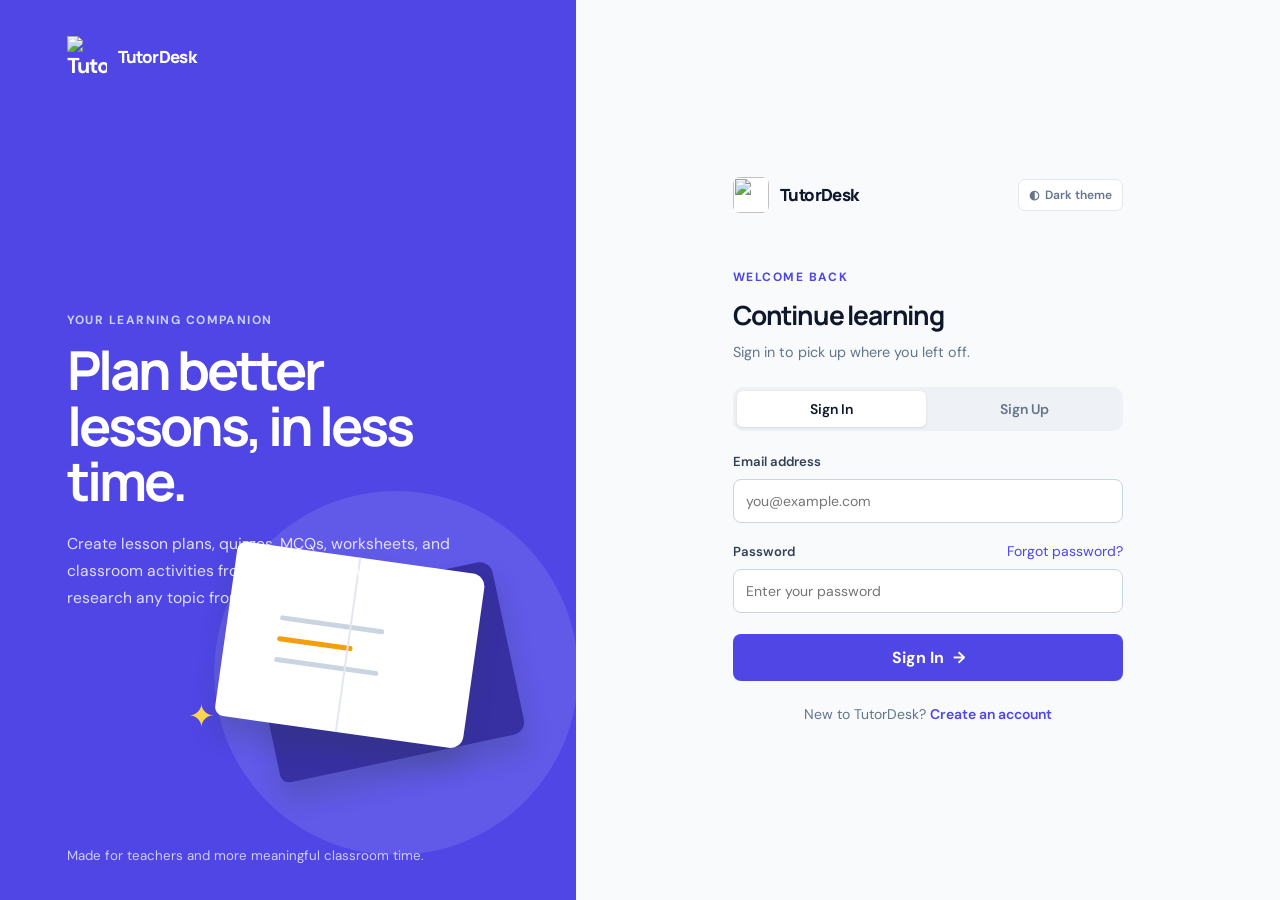
==== commit ab92803b: "feat: update logo designs and enhance HTML structure for branding consistency" ====
--- a/frontend/index.html
+++ b/frontend/index.html
@@ -9,7 +9,7 @@
   <link rel="icon" type="image/svg+xml" href="/img/logo-light.svg">
   <link rel="preconnect" href="https://fonts.googleapis.com">
   <link rel="preconnect" href="https://fonts.gstatic.com" crossorigin>
-  <link href="https://fonts.googleapis.com/css2?family=Inter:wght@400;500;600;700;800&display=swap" rel="stylesheet">
+  <link href="https://fonts.googleapis.com/css2?family=DM+Sans:wght@400;500;600;700;800&family=Manrope:wght@500;600;700;800&display=swap" rel="stylesheet">
   <link rel="stylesheet" href="css/style.css">
 </head>
 <body>
@@ -17,6 +17,7 @@
     <section class="hero" aria-labelledby="hero-title">
       <a class="brand" href="/" aria-label="TutorDesk home">
         <img class="brand-logo" src="/img/logo-light.svg" alt="TutorDesk">
+        <span class="brand-name">TutorDesk</span>
       </a>
       <div class="hero-copy">
         <p class="eyebrow">Your learning companion</p>
@@ -31,7 +32,7 @@
 
     <section class="auth-panel" aria-label="Account access">
       <div class="auth-card">
-        <div class="mobile-brand brand"><img class="brand-logo" src="/img/logo.svg" alt="TutorDesk"></div>
+        <div class="auth-card-top"><a class="mobile-brand brand" href="/" aria-label="TutorDesk home"><img class="brand-logo" src="/img/logo.svg" alt=""><span class="brand-name">TutorDesk</span></a><button class="auth-theme-toggle" type="button" data-theme-toggle aria-pressed="false"><span aria-hidden="true">◐</span> Dark mode</button></div>
         <header><p class="eyebrow">Welcome back</p><h2>Continue learning</h2><p>Sign in to pick up where you left off.</p></header>
         <div class="tabs" role="tablist" aria-label="Account options">
           <button class="active" type="button" role="tab" aria-selected="true" data-auth-mode="signin">Sign In</button>
--- a/frontend/css/style.css
+++ b/frontend/css/style.css
@@ -27,10 +27,597 @@
 .message-thread { overflow-y:auto; padding:28px; }.message-thread:has(.thread-welcome) { display:grid; place-items:center; }.message-thread .thread-welcome { max-width:560px; text-align:center; }.message { display:flex; gap:10px; max-width:78%; margin-bottom:16px; }.message.user { flex-direction:row-reverse; margin-left:auto; }.message-avatar { display:grid; flex:0 0 32px; width:32px; height:32px; place-items:center; border-radius:50%; background:var(--cream); color:var(--sage); font-size:.7rem; font-weight:700; }.message.user .message-avatar { background:var(--sage); color:#fff; }.message-content { min-width:0; }.message-bubble { border-radius:12px; padding:12px 14px; background:var(--cream); line-height:1.55; white-space:pre-wrap; }.message.user .message-bubble { border-left:3px solid var(--teal); background:#fff; }.message-time { display:block; margin-top:5px; color:#968b82; font-size:.7rem; }.message.user .message-time { text-align:right; }.typing .message-bubble { color:var(--sage); font-style:italic; }.composer { position:relative; padding:16px 24px 20px; border-top:1px solid var(--taupe); background:#fff; }.message-form { display:flex; align-items:flex-end; gap:7px; border:2px solid var(--taupe); border-radius:8px; padding:6px; transition:.18s; }.message-form:focus-within,.composer.drag-over .message-form { border-color:var(--teal); box-shadow:0 0 0 3px rgba(123,155,143,.16); }.message-form textarea { flex:1; min-height:34px; max-height:140px; resize:none; border:0; outline:0; padding:7px 8px; color:var(--dark); line-height:1.4; }.message-form button { display:grid; flex:0 0 34px; width:34px; height:34px; place-items:center; border:0; border-radius:7px; background:transparent; color:var(--sage); font-size:1.15rem; }.message-form .send-button { background:var(--sage); color:#fff; }.message-form .send-button:hover { background:var(--teal); }.message-form button:disabled { cursor:wait; opacity:.55; }.composer small { display:block; margin-top:9px; color:var(--sage); font-size:.7rem; }.upload-status { min-height:0; margin:7px 0 0; color:var(--sage); font-size:.75rem; }.upload-status:empty { display:none; }.upload-status.error { color:var(--error); }.upload-dropzone { position:absolute; z-index:2; inset:8px; display:grid; place-items:center; border:2px dashed var(--teal); border-radius:8px; background:rgba(232,220,200,.95); color:var(--sage); font-size:.875rem; font-weight:700; }.sr-only { position:absolute; width:1px; height:1px; overflow:hidden; clip:rect(0,0,0,0); white-space:nowrap; }
 .upload-dropzone[hidden] { display:none; }
 .message-markdown a { color:#A66D34; font-weight:600; text-decoration:underline; text-underline-offset:2px; word-break:break-word; }.message-markdown a:hover { color:var(--sage); }
-.attach-button { display:flex!important; width:auto!important; padding:0 9px!important; gap:4px; font-size:.75rem!important; font-weight:700; white-space:nowrap; }.message-markdown>*:first-child { margin-top:0; }.message-markdown>*:last-child { margin-bottom:0; }.message-markdown h1,.message-markdown h2,.message-markdown h3 { margin:16px 0 7px; color:var(--dark); line-height:1.25; letter-spacing:-.025em; }.message-markdown h1 { font-size:1.2rem; }.message-markdown h2 { font-size:1.08rem; }.message-markdown h3 { font-size:.98rem; }.message-markdown p { margin:0 0 10px; }.message-markdown ul,.message-markdown ol { margin:0 0 11px; padding-left:20px; }.message-markdown li { margin:4px 0; }.message-markdown strong { font-weight:800; }.message-markdown pre { overflow-x:auto; margin:11px 0; border-radius:7px; padding:11px; background:var(--dark); color:var(--light); font: .78rem/1.5 ui-monospace,SFMono-Regular,Menlo,monospace; white-space:pre-wrap; }.message-markdown code { border-radius:4px; padding:1px 4px; background:rgba(90,111,109,.14); font: .83em ui-monospace,SFMono-Regular,Menlo,monospace; }.message-markdown pre code { padding:0; background:transparent; }
+.attach-button { display:flex!important; width:auto!important; padding:0 9px!important; gap:4px; font-size:.75rem!important; font-weight:700; white-space:nowrap; }.mic-button.is-recording { background:#C4553D; color:#fff; animation:mic-pulse 1.15s ease-in-out infinite; }@keyframes mic-pulse { 0%,100% { box-shadow:0 0 0 0 rgba(196,85,61,.5); } 50% { box-shadow:0 0 0 7px rgba(196,85,61,0); } }.message-markdown>*:first-child { margin-top:0; }.message-markdown>*:last-child { margin-bottom:0; }.message-markdown h1,.message-markdown h2,.message-markdown h3 { margin:16px 0 7px; color:var(--dark); line-height:1.25; letter-spacing:-.025em; }.message-markdown h1 { font-size:1.2rem; }.message-markdown h2 { font-size:1.08rem; }.message-markdown h3 { font-size:.98rem; }.message-markdown p { margin:0 0 10px; }.message-markdown ul,.message-markdown ol { margin:0 0 11px; padding-left:20px; }.message-markdown li { margin:4px 0; }.message-markdown strong { font-weight:800; }.message-markdown pre { overflow-x:auto; margin:11px 0; border-radius:7px; padding:11px; background:var(--dark); color:var(--light); font: .78rem/1.5 ui-monospace,SFMono-Regular,Menlo,monospace; white-space:pre-wrap; }.message-markdown code { border-radius:4px; padding:1px 4px; background:rgba(90,111,109,.14); font: .83em ui-monospace,SFMono-Regular,Menlo,monospace; }.message-markdown pre code { padding:0; background:transparent; }
 
 /* Dark theme */
 body.dark-theme { --light:#1E2B2B; --cream:#334645; --taupe:#61716E; --dark:#F5F3F0; --sage:#B7CCC2; --teal:#91B4A6; background:#1E2B2B; color:var(--dark); }.dark-theme .auth-panel,.dark-theme .chat-header,.dark-theme .composer,.dark-theme .sources-sidebar { background:#243333; }.dark-theme .auth-tab.is-active,.dark-theme .tabs .active,.dark-theme .auth-form input,.dark-theme input,.dark-theme .message.user .message-bubble { background:#30413F; color:var(--dark); }.dark-theme .auth-form input::placeholder,.dark-theme input::placeholder,.dark-theme textarea::placeholder { color:#BBC5C0; }.dark-theme .message-form textarea { background:transparent; color:var(--dark); }.dark-theme .message-bubble { background:#334645; }.dark-theme .message-markdown h1,.dark-theme .message-markdown h2,.dark-theme .message-markdown h3 { color:var(--dark); }.dark-theme .mode-badge { background:#405552; color:#E8DCC8; }.dark-theme .sources-toggle,.dark-theme .message-form { background:#243333; }.dark-theme .sources-sidebar,.dark-theme .chat-header,.dark-theme .composer { border-color:#52615E; }.dark-theme .source-card { border-color:#61716E; }.dark-theme .thread-welcome p,.dark-theme .composer small,.dark-theme .upload-status,.dark-theme .sources-empty { color:#C2D1CB; }.theme-toggle { display:flex; align-items:center; gap:7px; color:var(--taupe)!important; }.dark-theme .theme-toggle { color:var(--cream)!important; }
 @media (max-width:520px) { .attach-button span:last-child { display:none; }.attach-button { width:34px!important; padding:0!important; justify-content:center; } }
 @media (max-width:1050px) { .app-shell { grid-template-columns:280px minmax(0,1fr); }.sources-sidebar { position:fixed; z-index:4; top:0; right:0; width:280px; height:100vh; transform:translateX(100%); transition:transform .2s; }.sources-sidebar header button,.sources-toggle { display:block; }.sources-sidebar.is-open { transform:translateX(0); } }
 @media (max-width:720px) { .app-shell { display:block; }.conversation-sidebar { position:fixed; z-index:5; top:0; left:0; width:280px; transform:translateX(-100%); transition:transform .2s; }.conversation-sidebar.is-open { transform:translateX(0); }.close-sidebar,.menu-button { display:block; }.sidebar-scrim.is-visible { position:fixed; z-index:4; inset:0; display:block; background:rgba(44,62,62,.45); }.chat-header { min-height:72px; padding:16px; }.chat-header h1 { max-width:185px; overflow:hidden; text-overflow:ellipsis; white-space:nowrap; }.composer-placeholder { padding:14px 16px; } }
+
+/* Document list in sidebar */
+.sidebar-scroll-area { display:flex; flex-direction:column; overflow-y:auto; flex:1; }
+.sidebar-section { padding-bottom:8px; }
+.sidebar-section-header { display:flex; align-items:center; justify-content:space-between; padding:12px 14px 6px; }
+.sidebar-section-header h3 { margin:0; color:var(--taupe); font-size:.7rem; letter-spacing:.1em; text-transform:uppercase; }
+.documents-count { font-size:.65rem; font-weight:700; background:rgba(232,220,200,.18); color:var(--light); padding:1px 7px; border-radius:99px; }
+.document-list { padding:0 8px 12px; }
+.documents-empty { padding:8px 14px; color:var(--taupe); font-size:.75rem; font-style:italic; margin:0; }
+.document-item { position:relative; display:flex; align-items:center; gap:8px; width:100%; border:0; border-radius:6px; padding:7px 10px; background:transparent; color:var(--light); text-align:left; transition:background .15s; }
+.document-item:hover { background:rgba(232,220,200,.11); }
+.document-icon { font-size:.95rem; color:var(--teal); flex-shrink:0; }
+.document-info { flex:1; min-width:0; display:grid; gap:2px; }
+.document-title { overflow:hidden; text-overflow:ellipsis; white-space:nowrap; font-size:.8rem; font-weight:500; color:var(--light); }
+.document-date { font-size:.68rem; color:var(--taupe); }
+.document-delete { border:0; background:transparent; color:var(--error); font-size:.85rem; padding:4px 6px; border-radius:4px; opacity:.65; cursor:pointer; transition:opacity .15s, background .15s; }
+.document-delete:hover { opacity:1; background:rgba(192,128,128,.2); }
+
+
+/* ══════════════════════════════════════════════════════════════════════ */
+/* GUIDED EDUCATIONAL CONTENT GENERATOR STYLES                            */
+/* ══════════════════════════════════════════════════════════════════════ */
+
+/* Sidebar Navigation */
+.sidebar-nav { display:flex; flex-direction:column; gap:4px; padding:12px 10px; border-bottom:1px solid rgba(245,243,240,.13); }
+.nav-item { display:flex; align-items:center; gap:10px; width:100%; border:0; border-radius:8px; padding:10px 12px; background:transparent; color:var(--light); font-size:.875rem; font-weight:600; text-align:left; transition:background .15s, color .15s; }
+.nav-item:hover { background:rgba(232,220,200,.11); }
+.nav-item.is-active { background:var(--teal); color:var(--dark); }
+.nav-icon { font-size:1.1rem; }
+.materials-count-badge { margin-left:auto; font-size:.7rem; font-weight:700; background:rgba(0,0,0,.2); padding:2px 7px; border-radius:99px; }
+.new-conversation-inline { border:0; background:transparent; color:var(--teal); font-size:1.1rem; padding:2px 6px; border-radius:4px; cursor:pointer; }
+.new-conversation-inline:hover { background:rgba(123,155,143,.2); }
+
+/* Main Workspace Shell */
+.main-workspace { display:grid; grid-template-rows:auto 1fr; min-width:0; min-height:100vh; background:var(--light); }
+.workspace-header { display:flex; align-items:center; justify-content:space-between; gap:16px; min-height:72px; padding:16px 28px; border-bottom:1px solid var(--taupe); background:#fff; }
+.workspace-header h1 { margin:0; font-size:1.25rem; letter-spacing:-.03em; color:var(--dark); }
+.header-left, .header-right { display:flex; align-items:center; gap:12px; }
+.top-upload-btn { height:36px; }
+
+/* Views switching */
+.app-view { display:none; flex-direction:column; flex:1; min-height:0; overflow-y:auto; }
+.app-view.is-active { display:flex; }
+
+/* Generator Hub */
+.generator-hub { max-width:1100px; width:100%; margin:0 auto; padding:40px 24px 60px; }
+.hub-hero { text-align:center; max-width:680px; margin:0 auto 40px; }
+.hero-pill { display:inline-block; font-size:.75rem; font-weight:700; text-transform:uppercase; letter-spacing:.1em; color:var(--sage); background:var(--cream); padding:5px 12px; border-radius:99px; margin-bottom:14px; }
+.hub-hero h2 { margin:0 0 12px; font-size:clamp(1.75rem,3vw,2.35rem); letter-spacing:-.04em; color:var(--dark); line-height:1.2; }
+.hub-hero p { margin:0; font-size:1rem; color:var(--sage); line-height:1.6; }
+
+/* Generator Cards Grid */
+.generation-cards-grid { display:grid; grid-template-columns:repeat(auto-fit, minmax(300px, 1fr)); gap:24px; }
+.generator-card { display:flex; flex-direction:column; border:1px solid var(--taupe); border-radius:14px; padding:28px 24px; background:#fff; box-shadow:0 4px 14px rgba(44,62,62,.04); transition:transform .2s, box-shadow .2s, border-color .2s; }
+.generator-card:hover { transform:translateY(-4px); box-shadow:0 12px 24px rgba(44,62,62,.09); border-color:var(--teal); }
+.card-icon { display:grid; place-items:center; width:52px; height:52px; border-radius:12px; font-size:1.6rem; margin-bottom:18px; }
+.lesson-icon { background:rgba(90,111,109,.15); }
+.quiz-icon { background:rgba(212,165,116,.2); }
+.assignment-icon { background:rgba(123,155,143,.2); }
+.generator-card h3 { margin:0 0 8px; font-size:1.35rem; color:var(--dark); }
+.generator-card p { margin:0 0 16px; font-size:.875rem; color:var(--sage); line-height:1.55; }
+.card-features { margin:0 0 24px; padding-left:18px; color:var(--dark); font-size:.825rem; line-height:1.7; flex:1; }
+.card-cta-btn { width:100%; border:0; border-radius:8px; padding:12px; background:var(--sage); color:#fff; font-weight:700; font-size:.9rem; transition:background .15s; }
+.card-cta-btn:hover { background:var(--teal); }
+
+/* Modal & Generator Form */
+.generator-modal-backdrop { position:fixed; inset:0; z-index:10; display:grid; place-items:center; padding:20px; background:rgba(44,62,62,.55); backdrop-filter:blur(3px); }
+.generator-modal-backdrop[hidden] { display:none!important; }
+.generator-modal-content { max-width:720px; width:100%; max-height:90vh; overflow-y:auto; border-radius:14px; background:#fff; box-shadow:0 16px 36px rgba(0,0,0,.22); padding:30px 32px; }
+.modal-header { display:flex; align-items:flex-start; justify-content:space-between; margin-bottom:24px; border-bottom:1px solid var(--cream); padding-bottom:16px; }
+.modal-badge { display:inline-block; font-size:.7rem; font-weight:700; text-transform:uppercase; letter-spacing:.08em; background:var(--cream); color:var(--sage); padding:3px 9px; border-radius:6px; margin-bottom:6px; }
+.modal-title-group h2 { margin:0; font-size:1.45rem; color:var(--dark); letter-spacing:-.03em; }
+.modal-close-btn { border:0; background:transparent; font-size:1.4rem; color:var(--sage); cursor:pointer; }
+.modal-close-btn:hover { color:var(--dark); }
+
+.generator-dynamic-form { display:grid; gap:18px; }
+.form-row.two-cols { display:grid; grid-template-columns:1fr 1fr; gap:16px; }
+.form-group { display:grid; gap:6px; }
+.form-group label { font-size:.85rem; font-weight:600; color:var(--dark); }
+.required { color:var(--error); }
+select, textarea { width:100%; border:1px solid var(--taupe); border-radius:8px; outline:0; padding:11px 13px; background:#fff; color:var(--dark); font:inherit; }
+select:focus, textarea:focus { border-color:var(--teal); box-shadow:0 0 0 3px rgba(123,155,143,.2); }
+
+/* Duration pills */
+.duration-pills { display:flex; flex-wrap:wrap; gap:6px; }
+.duration-pill { border:1px solid var(--taupe); border-radius:6px; background:#fff; color:var(--sage); font-size:.825rem; font-weight:600; padding:6px 12px; cursor:pointer; transition:.15s; }
+.duration-pill:hover { border-color:var(--teal); color:var(--dark); }
+.duration-pill.is-active { background:var(--sage); border-color:var(--sage); color:#fff; }
+
+/* Section Config Boxes for Quiz */
+.section-config-box { border:1px solid var(--taupe); border-radius:10px; padding:16px; background:rgba(232,220,200,.2); margin-top:4px; }
+.section-config-title { display:flex; align-items:center; gap:8px; margin-bottom:12px; }
+.sec-badge { font-size:.7rem; font-weight:700; text-transform:uppercase; background:var(--sage); color:#fff; padding:2px 8px; border-radius:4px; }
+.section-config-title strong { font-size:.9rem; color:var(--dark); }
+.section-config-title .distributor-status { margin-left:auto; }
+.distributor-inputs.three-cols { display:grid; grid-template-columns:repeat(3, 1fr); gap:12px; }
+
+/* Distributor Card */
+.distributor-card { border:1px solid var(--taupe); border-radius:10px; padding:14px 16px; background:rgba(232,220,200,.25); }
+.distributor-header { display:flex; align-items:center; justify-content:space-between; margin-bottom:10px; }
+.distributor-header label { font-size:.85rem; font-weight:700; }
+.distributor-status { font-size:.75rem; font-weight:700; padding:3px 8px; border-radius:6px; background:#fff; color:var(--sage); }
+.distributor-status.error { background:rgba(192,128,128,.2); color:var(--error); }
+.distributor-inputs { display:grid; grid-template-columns:repeat(4, 1fr); gap:10px; }
+.dist-input-col { display:grid; gap:4px; text-align:center; }
+.dist-input-col label { font-size:.75rem; color:var(--sage); }
+.dist-input-col input { text-align:center; font-weight:700; padding:8px 4px; }
+.distributor-hint { display:block; margin-top:8px; font-size:.75rem; color:var(--sage); }
+
+/* Suggestion Chips */
+.label-with-hint { display:flex; align-items:center; justify-content:space-between; }
+.label-with-hint small { color:var(--sage); font-size:.75rem; }
+.instruction-chips { display:flex; flex-wrap:wrap; gap:6px; margin:4px 0 8px; }
+.inst-chip { border:1px solid var(--cream); border-radius:99px; background:var(--cream); color:var(--dark); font-size:.75rem; font-weight:600; padding:4px 10px; cursor:pointer; transition:.15s; }
+.inst-chip:hover { background:var(--taupe); color:#fff; }
+
+.checkbox-chips { display:flex; flex-wrap:wrap; gap:8px; margin-top:4px; }
+.check-chip { display:inline-flex; align-items:center; gap:6px; font-size:.825rem; font-weight:500; border:1px solid var(--taupe); border-radius:6px; padding:6px 10px; background:#fff; cursor:pointer; }
+.check-chip input { width:auto; margin:0; }
+
+.modal-form-actions { display:flex; justify-content:flex-end; gap:12px; margin-top:14px; border-top:1px solid var(--cream); padding-top:16px; }
+.btn-cancel { border:0; background:transparent; color:var(--sage); font-weight:600; padding:10px 16px; cursor:pointer; }
+.btn-generate { display:inline-flex; align-items:center; justify-content:center; gap:8px; min-width:160px; border:0; border-radius:8px; padding:12px 20px; background:var(--teal); color:var(--dark); font-weight:700; font-size:.95rem; cursor:pointer; transition:.15s; }
+.btn-generate:hover { background:var(--cream); }
+.btn-generate:disabled { opacity:.6; cursor:wait; }
+
+/* Dedicated Content Results Workspace */
+.content-workspace { max-width:980px; width:100%; margin:0 auto; padding:24px 24px 60px; }
+.workspace-top-bar { display:flex; flex-wrap:wrap; align-items:center; justify-content:space-between; gap:14px; margin-bottom:24px; border-bottom:1px solid var(--taupe); padding-bottom:16px; }
+.back-to-hub-btn { border:0; background:transparent; color:var(--sage); font-weight:600; font-size:.85rem; cursor:pointer; padding:6px 0; }
+.back-to-hub-btn:hover { color:var(--dark); text-decoration:underline; }
+
+.segmented-control { display:inline-flex; padding:3px; background:var(--cream); border-radius:8px; gap:2px; }
+.seg-btn { border:0; border-radius:6px; padding:6px 14px; background:transparent; color:var(--sage); font-size:.8rem; font-weight:600; cursor:pointer; transition:.15s; }
+.seg-btn.is-active { background:#fff; color:var(--dark); box-shadow:0 1px 3px rgba(44,62,62,.15); }
+.workspace-audience-toggle { display:flex; align-items:center; gap:8px; }
+.audience-label { font-size:.8rem; color:var(--sage); font-weight:600; }
+
+.workspace-export-actions { display:flex; align-items:center; gap:8px; }
+.btn-export { border:1px solid var(--taupe); border-radius:7px; padding:7px 12px; background:#fff; color:var(--dark); font-size:.8rem; font-weight:600; cursor:pointer; transition:.15s; }
+.btn-export:hover { border-color:var(--teal); background:var(--cream); }
+.btn-save { border:0; border-radius:7px; padding:8px 14px; background:var(--sage); color:#fff; font-size:.8rem; font-weight:700; cursor:pointer; }
+
+/* Document Surface */
+.document-surface { background:#fff; border:1px solid var(--taupe); border-radius:12px; box-shadow:0 4px 18px rgba(44,62,62,.06); padding:36px clamp(20px, 4vw, 48px); }
+.doc-header-block { border-bottom:2px solid var(--cream); padding-bottom:20px; margin-bottom:24px; }
+.doc-header-badges { display:flex; flex-wrap:wrap; gap:6px; margin-bottom:10px; }
+.meta-tag { font-size:.72rem; font-weight:700; padding:2px 8px; border-radius:4px; background:var(--cream); color:var(--dark); }
+.meta-tag.source-tag { background:rgba(123,155,143,.25); }
+.doc-editable-title { font-size:1.85rem; font-weight:800; color:var(--dark); margin:0 0 10px; letter-spacing:-.03em; border:1px dashed transparent; padding:4px 6px; border-radius:6px; }
+.doc-editable-title:focus { border-color:var(--teal); outline:none; background:rgba(232,220,200,.2); }
+.doc-overview { font-size:1.05rem; color:var(--sage); line-height:1.6; margin:0; }
+
+.doc-section-card { border:1px solid var(--cream); border-radius:10px; padding:20px; margin-bottom:18px; background:rgba(245,243,240,.4); position:relative; }
+.doc-section-header { display:flex; align-items:flex-start; justify-content:space-between; gap:12px; margin-bottom:12px; }
+.doc-section-title { font-size:1.15rem; font-weight:700; color:var(--dark); margin:0; }
+.item-regen-btn { border:1px solid var(--taupe); border-radius:6px; padding:4px 9px; font-size:.75rem; font-weight:600; background:#fff; color:var(--sage); cursor:pointer; transition:.15s; flex-shrink:0; }
+.item-regen-btn:hover { border-color:var(--teal); color:var(--dark); }
+
+.doc-section-body { font-size:.925rem; line-height:1.65; color:var(--dark); }
+.doc-section-body p { margin:0 0 10px; }
+.doc-teacher-box { border-left:3px solid var(--teal); background:rgba(123,155,143,.12); padding:12px 14px; border-radius:0 8px 8px 0; margin-top:12px; font-size:.875rem; }
+.doc-teacher-box strong { color:var(--teal); display:block; margin-bottom:4px; }
+
+/* Questions & Tasks rendering */
+.quiz-options-list { margin:10px 0; padding-left:0; list-style:none; display:grid; gap:6px; }
+.quiz-opt-item { padding:8px 12px; border:1px solid var(--taupe); border-radius:6px; font-size:.875rem; background:#fff; }
+.quiz-opt-item.is-correct { border-color:var(--teal); background:rgba(123,155,143,.15); font-weight:600; }
+
+/* Library Grid */
+.library-container { max-width:1100px; width:100%; margin:0 auto; padding:36px 24px 60px; }
+.library-header { display:flex; flex-wrap:wrap; align-items:flex-end; justify-content:space-between; gap:16px; margin-bottom:28px; }
+.library-header h2 { margin:0 0 6px; font-size:1.65rem; color:var(--dark); }
+.library-header p { margin:0; color:var(--sage); font-size:.9rem; }
+.library-filters { display:flex; gap:6px; }
+.lib-filter-pill { border:1px solid var(--taupe); border-radius:99px; padding:6px 14px; background:#fff; color:var(--sage); font-size:.8rem; font-weight:600; cursor:pointer; }
+.lib-filter-pill.is-active { background:var(--sage); color:#fff; border-color:var(--sage); }
+
+.library-grid { display:grid; grid-template-columns:repeat(auto-fill, minmax(310px, 1fr)); gap:20px; }
+.library-card { border:1px solid var(--taupe); border-radius:12px; padding:20px; background:#fff; display:flex; flex-direction:column; box-shadow:0 2px 8px rgba(44,62,62,.04); }
+.library-card-header { display:flex; align-items:center; justify-content:space-between; margin-bottom:10px; }
+.library-type-badge { font-size:.7rem; font-weight:700; text-transform:uppercase; padding:2px 8px; border-radius:4px; }
+.badge-lesson { background:rgba(90,111,109,.15); color:var(--sage); }
+.badge-quiz { background:rgba(212,165,116,.25); color:#966428; }
+.badge-assignment { background:rgba(123,155,143,.25); color:#3B6554; }
+.library-date { font-size:.72rem; color:var(--taupe); }
+.library-card-title { font-size:1.1rem; font-weight:700; color:var(--dark); margin:0 0 6px; }
+.library-card-meta { font-size:.8rem; color:var(--sage); margin:0 0 16px; flex:1; }
+.library-card-actions { display:flex; align-items:center; gap:8px; border-top:1px solid var(--cream); padding-top:12px; }
+.btn-lib-action { border:1px solid var(--taupe); border-radius:6px; padding:6px 10px; font-size:.775rem; font-weight:600; background:#fff; cursor:pointer; }
+.btn-lib-action.btn-open { background:var(--teal); color:var(--dark); border-color:var(--teal); }
+.btn-lib-action.btn-del { color:var(--error); margin-left:auto; border-color:transparent; }
+.btn-lib-action.btn-del:hover { background:rgba(192,128,128,.15); }
+.library-empty { grid-column:1/-1; text-align:center; padding:48px 20px; color:var(--sage); font-style:italic; }
+
+/* Dark mode adjustments for Generator & Library */
+body.dark-theme .workspace-header,
+body.dark-theme .generator-card,
+body.dark-theme .generator-modal-content,
+body.dark-theme .document-surface,
+body.dark-theme .library-card,
+body.dark-theme .dist-input-col input,
+body.dark-theme .quiz-opt-item,
+body.dark-theme .btn-export,
+body.dark-theme .btn-lib-action { background:#243333; border-color:#52615E; color:var(--dark); }
+body.dark-theme .doc-section-card { background:#2B3B3B; border-color:#405552; }
+body.dark-theme .generator-card h3,
+body.dark-theme .generator-card-title,
+body.dark-theme .doc-editable-title,
+body.dark-theme .doc-section-title,
+body.dark-theme .library-card-title { color:var(--dark); }
+body.dark-theme .distributor-card { background:#2B3B3B; border-color:#52615E; }
+body.dark-theme .distributor-status { background:#30413F; color:var(--sage); }
+body.dark-theme .seg-btn.is-active { background:#30413F; color:var(--dark); }
+body.dark-theme .segmented-control { background:#2B3B3B; }
+body.dark-theme .duration-pill { background:#2B3B3B; border-color:#52615E; color:var(--sage); }
+body.dark-theme .duration-pill.is-active { background:var(--teal); color:var(--dark); }
+body.dark-theme .check-chip { background:#2B3B3B; border-color:#52615E; color:var(--dark); }
+body.dark-theme .inst-chip { background:#30413F; border-color:#405552; color:var(--sage); }
+body.dark-theme .lib-filter-pill { background:#2B3B3B; border-color:#52615E; color:var(--sage); }
+body.dark-theme .lib-filter-pill.is-active { background:var(--teal); color:var(--dark); }
+
+/* TutorDesk editorial design system */
+:root {
+  color-scheme:light;
+  --sage:#687780;
+  --dark:#192A35;
+  --light:#F7F6F2;
+  --cream:#EAEFEA;
+  --taupe:#E1E5E0;
+  --teal:#147D78;
+  --ochre:#F0A47B;
+  --error:#B34E4E;
+  --coral:#F0A47B;
+  --surface:#FFFFFF;
+  --navy:#192A35;
+  --shadow-soft:0 12px 34px rgba(25,42,53,.07);
+  font-family:"DM Sans",Inter,-apple-system,BlinkMacSystemFont,"Segoe UI",sans-serif;
+  color:var(--dark);
+}
+body { background:var(--light); color:var(--dark); }
+h1,h2,h3,.hub-hero h2,.doc-editable-title { font-family:Manrope,"DM Sans",sans-serif; }
+button,a,input,select,textarea { -webkit-tap-highlight-color:transparent; }
+button:focus-visible,a:focus-visible,input:focus-visible,select:focus-visible,textarea:focus-visible,[contenteditable="true"]:focus-visible { outline:3px solid rgba(20,125,120,.38); outline-offset:3px; }
+input,select,textarea { border-color:var(--taupe); border-radius:9px; background:var(--surface); color:var(--dark); }
+input:focus,select:focus,textarea:focus { border-color:var(--teal); box-shadow:0 0 0 3px rgba(20,125,120,.12); }
+::selection { background:rgba(20,125,120,.18); }
+
+/* Sign in */
+.hero { background:var(--navy); }
+.hero .eyebrow { color:#B8D8D2; }
+.hero-copy>p:last-child { color:rgba(247,246,242,.8); }
+.auth-layout { background:var(--light); }
+.auth-panel { background:var(--light); }
+.auth-card { width:min(100%,430px); }
+.auth-card h2 { font-family:Manrope,sans-serif; font-size:2rem; }
+.auth-card header .eyebrow { color:var(--teal); }
+.tabs { background:#E9ECE7; border-radius:10px; }
+.tabs .active { color:var(--dark); }
+.submit { background:var(--teal); border-radius:9px; }
+.submit:hover { background:#10645F; }
+.field-label a,.switch button { color:#A95131; }
+
+/* Workspace shell */
+.app-shell { grid-template-columns:250px minmax(0,1fr) 270px; background:var(--light); }
+.conversation-sidebar { background:var(--navy); color:#F7F6F2; }
+.sidebar-header { min-height:76px; border-color:rgba(255,255,255,.1); }
+.sidebar-nav { padding:14px 12px 8px; }
+.nav-item { min-height:42px; border-radius:8px; color:rgba(247,246,242,.78); }
+.nav-item:hover { color:#fff; background:rgba(255,255,255,.08); }
+.nav-item.is-active { background:rgba(20,125,120,.24); color:#D9F1EC; box-shadow:inset 2px 0 #57B8A8; }
+.nav-icon { width:24px; text-align:center; color:#A8D4CC; }
+.sidebar-section-header h3,.sidebar-section-header,.conversation-list h3 { color:#A9B8BB; }
+.sidebar-footer { border-color:rgba(255,255,255,.1); }
+.sidebar-footer button,.theme-toggle { color:#D3DEDF; }
+.main-workspace { background:var(--light); }
+.workspace-header { min-height:76px; padding:14px clamp(20px,3vw,42px); background:rgba(255,255,255,.88); border-color:var(--taupe); }
+.workspace-header h1 { font-family:Manrope,sans-serif; font-size:1rem; letter-spacing:-.025em; }
+.top-upload-btn { height:38px; border:1px solid var(--taupe)!important; border-radius:8px!important; background:#fff!important; color:var(--dark)!important; padding:0 12px!important; }
+.sources-toggle { border-color:var(--taupe); border-radius:8px; background:#fff; color:var(--dark); }
+
+/* Dashboard */
+.generator-hub { max-width:1150px; padding:52px clamp(22px,4.2vw,58px) 64px; }
+.hub-hero { max-width:750px; margin:0 0 36px; text-align:left; }
+.hero-pill { margin-bottom:14px; border-radius:5px; background:rgba(20,125,120,.1); color:var(--teal); padding:6px 10px; font-size:.68rem; letter-spacing:.09em; }
+.hub-kicker,.section-kicker { margin:4px 0 10px; color:var(--teal); font-size:.76rem; font-weight:700; letter-spacing:.1em; text-transform:uppercase; }
+.hub-hero h2 { max-width:680px; margin:0 0 13px; color:var(--navy); font-size:clamp(2.05rem,4vw,3.15rem); line-height:1.1; letter-spacing:-.055em; }
+.hub-hero>p:last-child { max-width:570px; margin:0; color:#687780; font-size:1.02rem; line-height:1.7; }
+.generation-cards-grid { grid-template-columns:repeat(3,minmax(0,1fr)); gap:16px; }
+.generator-card { position:relative; min-height:312px; overflow:hidden; border:1px solid var(--taupe); border-radius:13px; padding:24px 22px 20px; background:#fff; box-shadow:none; }
+.generator-card::before { position:absolute; inset:0 auto 0 0; width:3px; content:""; background:transparent; transition:background .2s; }
+.generator-card:hover { transform:translateY(-3px); border-color:#CCD8D3; box-shadow:var(--shadow-soft); }
+.generator-card:hover::before { background:var(--teal); }
+.card-icon { width:48px; height:48px; margin:0 0 20px; border-radius:11px; }
+.card-icon svg { width:27px; height:27px; fill:none; stroke:currentColor; stroke-width:1.8; stroke-linecap:round; stroke-linejoin:round; }
+.lesson-icon { color:#176E68; background:#E5F1ED; }
+.quiz-icon { color:#A85936; background:#F9EADF; }
+.assignment-icon { color:#425F75; background:#E8EFF2; }
+.generator-card h3 { margin:0 0 9px; font-size:1.15rem; letter-spacing:-.025em; }
+.generator-card p { min-height:68px; margin:0 0 15px; color:#687780; font-size:.84rem; line-height:1.6; }
+.card-features { display:none; }
+.card-cta-btn { display:flex; width:auto; align-items:center; justify-content:space-between; margin-top:auto; border:0; padding:12px 0 2px; background:transparent; color:var(--teal); text-align:left; font-size:.86rem; }
+.card-cta-btn::after { content:"↗"; font-size:1rem; transition:transform .18s; }
+.card-cta-btn:hover { background:transparent; color:#10645F; }
+.card-cta-btn:hover::after { transform:translate(2px,-2px); }
+.recent-materials { margin-top:50px; border-top:1px solid var(--taupe); padding-top:25px; }
+.recent-heading { display:flex; align-items:flex-end; justify-content:space-between; gap:16px; margin-bottom:17px; }
+.recent-heading h2 { margin:0; color:var(--navy); font-size:1.35rem; letter-spacing:-.035em; }
+.recent-heading .section-kicker { margin:0 0 6px; }
+.text-link { border:0; padding:7px 0; background:transparent; color:var(--teal); font-size:.83rem; font-weight:700; }
+.text-link:hover { color:#10645F; }
+.recent-materials-list { display:grid; grid-template-columns:repeat(3,minmax(0,1fr)); gap:14px; }
+.recent-material { min-width:0; border:1px solid var(--taupe); border-radius:10px; padding:16px; background:rgba(255,255,255,.72); }
+.recent-material .library-type-badge { display:inline-block; margin-bottom:12px; }
+.recent-material h3 { overflow:hidden; margin:0 0 6px; font-size:.95rem; text-overflow:ellipsis; white-space:nowrap; }
+.recent-material p { overflow:hidden; margin:0 0 12px; color:var(--sage); font-size:.76rem; text-overflow:ellipsis; white-space:nowrap; }
+.recent-open { border:0; padding:0; background:transparent; color:var(--teal); font-size:.78rem; font-weight:700; }
+.recent-empty { grid-column:1/-1; margin:0; border:1px dashed #CCD5D0; border-radius:10px; padding:21px; color:var(--sage); font-size:.86rem; }
+
+/* Source panel, forms and dialogs */
+.generator-modal-backdrop { background:rgba(17,33,42,.52); backdrop-filter:blur(2px); }
+.generator-modal-content { max-width:760px; border:1px solid rgba(255,255,255,.8); border-radius:14px; padding:28px clamp(20px,4vw,36px); box-shadow:0 24px 80px rgba(12,28,36,.24); }
+.modal-header { border-color:var(--taupe); }
+.modal-badge { border-radius:5px; background:#E5F1ED; color:var(--teal); }
+.modal-title-group h2 { font-family:Manrope,sans-serif; }
+.generator-dynamic-form { gap:20px; }
+.form-group { gap:7px; }
+.form-group label { font-size:.81rem; }
+.form-group input,.form-group select,.form-group textarea { min-height:43px; padding:10px 12px; font-size:.86rem; }
+.section-config-box { border-color:#DDE5DF; border-radius:10px; background:#F8F9F6; }
+.sec-badge { border-radius:4px; background:#DCEDE8; color:#176E68; }
+.distributor-card { background:#F8F9F6; border-color:#DDE5DF; }
+.duration-pill { border-radius:7px; background:#fff; color:var(--sage); }
+.duration-pill.is-active { background:var(--teal); border-color:var(--teal); color:#fff; }
+.inst-chip { border-color:#E4EAE5; background:#F2F5F1; color:#52646A; }
+.inst-chip:hover { border-color:#B7D3CC; background:#E7F2EE; color:var(--dark); }
+.research-note { display:grid; gap:4px; border-left:3px solid var(--teal); border-radius:0 8px 8px 0; padding:12px 14px; background:#EDF5F1; color:#53666B; font-size:.8rem; line-height:1.5; }
+.research-note strong { color:#176E68; }
+.research-note[hidden] { display:none!important; }
+.btn-cancel { color:var(--sage); }
+.btn-generate,.btn-save { border-radius:8px; background:var(--teal); color:#fff; }
+.btn-generate:hover,.btn-save:hover { background:#10645F; }
+.btn-generate:disabled { opacity:.55; }
+.sources-sidebar { background:#fff; border-color:var(--taupe); }
+.sources-sidebar header { border-color:var(--taupe); }
+
+/* Finished learning document */
+.content-workspace { max-width:1030px; padding:25px clamp(18px,3.2vw,38px) 60px; }
+.workspace-top-bar { border-color:var(--taupe); }
+.back-to-hub-btn { color:var(--teal); }
+.segmented-control { border:1px solid var(--taupe); border-radius:8px; background:#F0F2EE; }
+.seg-btn { color:#627178; }
+.seg-btn.is-active { color:var(--navy); }
+.btn-export { border-color:var(--taupe); border-radius:7px; }
+.btn-export:hover { border-color:#A9CAC2; background:#EDF5F1; }
+.document-surface { max-width:820px; margin:0 auto; border:1px solid #E5E8E4; border-radius:5px; padding:clamp(24px,5vw,58px); box-shadow:0 8px 28px rgba(25,42,53,.045); }
+.doc-header-block { border-color:#DDE6E0; }
+.doc-editable-title { font-size:clamp(1.55rem,3vw,2.1rem); }
+.doc-section-card { border:0; border-bottom:1px solid #E6EAE5; border-radius:0; padding:17px 0 21px; background:transparent; }
+.doc-section-title { font-family:Manrope,sans-serif; }
+.doc-section-body { max-width:70ch; line-height:1.78; }
+.doc-teacher-box { border-left-color:var(--teal); background:#EFF5F1; }
+.quiz-opt-item { border-color:#E5E9E5; border-radius:7px; }
+.quiz-opt-item.is-correct { border-color:#A7CDC3; background:#EDF6F2; }
+
+/* Library, chat and responsive layout */
+.library-container { max-width:1150px; padding:40px clamp(20px,4vw,52px); }
+.library-card { border-color:var(--taupe); border-radius:11px; box-shadow:none; }
+.library-card:hover { border-color:#B8D0C8; box-shadow:var(--shadow-soft); }
+.lib-filter-pill { border-color:var(--taupe); border-radius:7px; }
+.lib-filter-pill.is-active { border-color:var(--teal); background:var(--teal); }
+.chat-workspace { background:var(--light); }
+.message.user .message-bubble { background:#E6F1ED; color:var(--dark); }
+.send-button { background:var(--teal); }
+.send-button:hover { background:#10645F; }
+body.dark-theme { color-scheme:dark; --dark:#F0F4F2; --light:#111C24; --cream:#263740; --taupe:#344650; --sage:#AAB9BE; --teal:#67B6A9; --surface:#1C2A33; --navy:#111C24; background:var(--light); color:var(--dark); }
+.dark-theme .main-workspace,.dark-theme .app-page,.dark-theme .chat-workspace { background:var(--light); }
+.dark-theme .workspace-header,.dark-theme .recent-material,.dark-theme .recent-empty { background:#1C2A33; color:var(--dark); }
+.dark-theme .hub-hero h2,.dark-theme .recent-heading h2,.dark-theme .generator-card h3,.dark-theme .modal-title-group h2 { color:var(--dark); }
+.dark-theme .generator-card,.dark-theme .generator-modal-content,.dark-theme .document-surface,.dark-theme .library-card,.dark-theme .sources-sidebar { background:#1C2A33; border-color:#344650; color:var(--dark); }
+.dark-theme .generator-card p,.dark-theme .hub-hero>p:last-child { color:#B5C2C6; }
+.dark-theme .form-group input,.dark-theme .form-group select,.dark-theme .form-group textarea,.dark-theme input,.dark-theme select,.dark-theme textarea { background:#17242C; border-color:#40535D; color:var(--dark); }
+.dark-theme .section-config-box,.dark-theme .distributor-card,.dark-theme .research-note { background:#22343C; border-color:#3B5059; color:#C1CCCE; }
+.dark-theme .research-note strong { color:#8BD0C1; }
+.dark-theme .duration-pill,.dark-theme .quiz-opt-item,.dark-theme .btn-export,.dark-theme .segmented-control { background:#22343C; border-color:#40535D; color:var(--dark); }
+.dark-theme .duration-pill.is-active,.dark-theme .btn-generate,.dark-theme .btn-save { background:#67B6A9; color:#10242A; }
+.dark-theme .doc-section-card { border-color:#344650; background:transparent; }
+.dark-theme .doc-teacher-box { background:#223A3B; }
+.dark-theme .lib-filter-pill { background:#22343C; border-color:#40535D; color:#CAD4D5; }
+.dark-theme .lib-filter-pill.is-active { background:#67B6A9; color:#10242A; }
+.dark-theme .top-upload-btn,.dark-theme .sources-toggle { background:#1C2A33!important; border-color:#40535D!important; color:var(--dark)!important; }
+@media (max-width:1100px) { .app-shell { grid-template-columns:240px minmax(0,1fr); }.sources-sidebar { display:none; } }
+@media (max-width:800px) { .generation-cards-grid { grid-template-columns:1fr; }.generator-card { min-height:auto; }.generator-card p { min-height:0; }.recent-materials-list { grid-template-columns:1fr; }.generator-hub { padding-top:34px; }.workspace-header { min-height:64px; }.workspace-top-bar { align-items:flex-start; }.content-workspace { padding-top:18px; } }
+@media (max-width:600px) { .form-row.two-cols { grid-template-columns:1fr; }.distributor-inputs.three-cols { grid-template-columns:repeat(3,minmax(0,1fr)); }.workspace-header { padding:12px 16px; }.workspace-header h1 { font-size:.9rem; }.top-upload-btn span:last-child { display:none; }.workspace-top-bar { display:grid; grid-template-columns:1fr; }.workspace-export-actions { flex-wrap:wrap; }.document-surface { padding:24px 19px; }.generator-modal-backdrop { align-items:end; padding:0; }.generator-modal-content { width:100%; max-height:92vh; border-radius:16px 16px 0 0; padding:22px 18px calc(20px + env(safe-area-inset-bottom)); }.modal-form-actions { position:sticky; bottom:-20px; margin:8px -18px -20px; padding:14px 18px calc(14px + env(safe-area-inset-bottom)); background:#fff; }.dark-theme .modal-form-actions { background:#1C2A33; }.recent-heading { align-items:flex-start; flex-direction:column; gap:8px; } }
+@media print { body,.app-shell,.main-workspace { display:block!important; background:#fff!important; color:#111!important; }.conversation-sidebar,.workspace-header,.workspace-top-bar,.sources-sidebar,.content-workspace>.workspace-top-bar { display:none!important; }.app-view { display:block!important; overflow:visible!important; }.generator-hub,.library-container { display:none!important; }.content-workspace { max-width:none; padding:0; }.document-surface { max-width:none; border:0; padding:0; box-shadow:none; }.doc-section-card { break-inside:avoid; } }
+
+/* Product palette and compact interaction polish */
+:root {
+  color-scheme:light;
+  --sage:#64748B;
+  --dark:#0F172A;
+  --light:#F8FAFC;
+  --cream:#E2E8F0;
+  --taupe:#CBD5E1;
+  --teal:#4F46E5;
+  --ochre:#F59E0B;
+  --error:#EF4444;
+  --success:#10B981;
+  --surface:#FFFFFF;
+  --navy:#0F172A;
+  --coral:#F59E0B;
+  --shadow-soft:0 10px 26px rgba(15,23,42,.07);
+  font-family:"DM Sans",Inter,-apple-system,BlinkMacSystemFont,"Segoe UI",sans-serif;
+  color:var(--dark);
+}
+body { background:var(--light); color:var(--dark); }
+h1,h2,h3,.hub-hero h2,.doc-editable-title { font-family:Manrope,"DM Sans",sans-serif; }
+input,select,textarea { border-color:#CBD5E1; background:#fff; color:#0F172A; border-radius:8px; }
+input:focus,select:focus,textarea:focus { border-color:#4F46E5; box-shadow:0 0 0 3px rgba(79,70,229,.14); }
+button:focus-visible,a:focus-visible,input:focus-visible,select:focus-visible,textarea:focus-visible,[contenteditable="true"]:focus-visible { outline:3px solid rgba(79,70,229,.4); outline-offset:3px; }
+
+/* Sign in: keep the brand visible and the form calm */
+.auth-layout { grid-template-columns:minmax(320px,.9fr) minmax(420px,1.1fr); background:#F8FAFC; }
+.hero { min-height:100vh; padding:36px clamp(28px,5.2vw,76px); background:#4F46E5; color:#fff; }
+.brand { gap:11px; }
+.brand-logo { width:40px!important; height:40px!important; }
+.brand-name { color:inherit; font-family:Manrope,sans-serif; font-size:1.05rem; font-weight:800; letter-spacing:-.035em; }
+.hero .brand { position:relative; z-index:2; }
+.hero-copy { max-width:470px; padding:50px 0; animation:product-arrive .65s both; }
+.hero-copy .eyebrow { color:#C7D2FE; }
+.hero h1 { max-width:460px; font-size:clamp(2.35rem,4.2vw,3.8rem); letter-spacing:-.055em; }
+.hero-copy>p:last-child { max-width:410px; color:rgba(255,255,255,.82); font-size:.98rem; }
+.hero small { color:rgba(255,255,255,.72); }
+.circle { background:rgba(255,255,255,.1); }
+.back { background:#3730A3; }
+.front { background:#fff; }
+.front b:nth-child(2) { background:#F59E0B; }
+.spark { color:#FCD34D; }
+.auth-panel { position:relative; min-height:100vh; padding:36px; background:#F8FAFC; }
+.auth-card { width:min(100%,390px); padding:0; animation:product-arrive .55s .08s both; }
+.auth-card-top { display:flex; align-items:center; justify-content:space-between; margin-bottom:56px; }
+.mobile-brand { display:inline-flex; color:#0F172A; text-decoration:none; }
+.mobile-brand .brand-logo { width:36px!important; height:36px!important; }
+.auth-card-top .mobile-brand { display:inline-flex; }
+.auth-card-top .brand-logo { border-radius:7px; background:#fff; }
+.auth-theme-toggle { display:inline-flex; align-items:center; gap:6px; border:1px solid #E2E8F0; border-radius:7px; padding:7px 10px; background:#fff; color:#64748B; font-size:.75rem; font-weight:600; }
+.auth-card header { margin-bottom:24px; }
+.auth-card header .eyebrow { color:#4F46E5; }
+.auth-card h2 { color:#0F172A; font-size:1.65rem; letter-spacing:-.045em; }
+.auth-card header p:last-child { color:#64748B; font-size:.9rem; }
+.tabs { margin-bottom:22px; background:#EEF2F7; }
+.tabs button { padding:9px; }
+.tabs .active { color:#0F172A; }
+.auth-form { gap:9px; }
+.auth-form label { color:#334155; font-size:.82rem; }
+.auth-form input { min-height:44px; padding:10px 12px; font-size:.88rem; }
+.field-label a,.switch button { color:#4F46E5; }
+.submit { min-height:45px; margin-top:12px; border-radius:8px; background:#4F46E5; color:#fff; }
+.submit:hover { background:#4338CA; box-shadow:0 5px 14px rgba(79,70,229,.2); transform:translateY(-1px); }
+.switch { color:#64748B; }
+.error { color:#EF4444; }
+@keyframes product-arrive { from { opacity:0; transform:translateY(9px); } to { opacity:1; transform:translateY(0); } }
+
+/* Compact application shell */
+.app-shell { grid-template-columns:238px minmax(0,1fr) 258px; background:#F8FAFC; }
+.conversation-sidebar { background:#0F172A; color:#F8FAFC; }
+.nav-item { border-radius:7px; color:#CBD5E1; }
+.nav-item:hover { background:rgba(255,255,255,.07); }
+.nav-item.is-active { background:rgba(79,70,229,.22); color:#E0E7FF; box-shadow:inset 2px 0 #818CF8; }
+.nav-icon { color:#A5B4FC; }
+.workspace-header { min-height:64px; padding:12px clamp(16px,2.5vw,30px); background:#fff; border-color:#E2E8F0; }
+.workspace-header h1 { color:#0F172A; font-size:.98rem; }
+.top-upload-btn,.sources-toggle { min-height:35px; border:1px solid #E2E8F0!important; border-radius:7px!important; background:#fff!important; color:#334155!important; }
+.top-upload-btn:hover,.sources-toggle:hover { border-color:#A5B4FC!important; background:#F5F5FF!important; }
+.generator-hub { max-width:1050px; padding:38px clamp(18px,3vw,38px) 48px; }
+.hub-hero { max-width:680px; margin:0 0 26px; text-align:left; }
+.hero-pill { border-radius:5px; padding:5px 9px; background:#EEF2FF; color:#4F46E5; font-size:.67rem; }
+.hub-kicker,.section-kicker { margin:3px 0 7px; color:#4F46E5; font-size:.7rem; letter-spacing:.08em; }
+.hub-hero h2 { margin-bottom:8px; color:#0F172A; font-size:clamp(1.8rem,3.1vw,2.35rem); letter-spacing:-.05em; }
+.hub-hero>p:last-child { color:#64748B; font-size:.94rem; line-height:1.55; }
+.generation-cards-grid { grid-template-columns:repeat(3,minmax(0,1fr)); gap:14px; }
+.generator-card { min-height:260px; border:1px solid #E2E8F0; border-radius:10px; padding:19px; background:#fff; box-shadow:none; transition:transform .18s,border-color .18s,box-shadow .18s; }
+.generator-card:hover { transform:translateY(-2px); border-color:#C7D2FE; box-shadow:0 7px 18px rgba(15,23,42,.06); }
+.generator-card::before { background:#4F46E5; }
+.card-icon { width:42px; height:42px; margin-bottom:15px; border-radius:9px; }
+.lesson-icon { color:#4F46E5; background:#EEF2FF; }
+.quiz-icon { color:#B45309; background:#FFFBEB; }
+.assignment-icon { color:#0F766E; background:#ECFDF5; }
+.generator-card h3 { margin-bottom:7px; font-size:1.03rem; }
+.generator-card p { min-height:62px; margin-bottom:10px; color:#64748B; font-size:.81rem; line-height:1.5; }
+.card-cta-btn { color:#4F46E5; font-size:.81rem; }
+.card-cta-btn:hover { color:#3730A3; }
+.recent-materials { margin-top:34px; border-color:#E2E8F0; padding-top:20px; }
+.recent-heading { margin-bottom:12px; }
+.recent-heading h2 { color:#0F172A; font-size:1.18rem; }
+.recent-heading .section-kicker { color:#64748B; }
+.text-link,.recent-open { color:#4F46E5; }
+.recent-materials-list { gap:10px; }
+.recent-material { border-color:#E2E8F0; border-radius:8px; padding:13px; background:#fff; transition:border-color .15s,transform .15s; }
+.recent-material:hover { transform:translateY(-1px); border-color:#C7D2FE; }
+.recent-material h3 { color:#0F172A; font-size:.86rem; }
+.recent-material p { font-size:.73rem; }
+.recent-empty { border-color:#CBD5E1; }
+
+/* Consistent form and document controls */
+.generator-modal-backdrop { background:rgba(15,23,42,.46); backdrop-filter:blur(2px); }
+.generator-modal-content { max-width:700px; border:1px solid #E2E8F0; border-radius:12px; padding:24px clamp(18px,3vw,30px); }
+.modal-header { margin-bottom:19px; padding-bottom:13px; border-color:#E2E8F0; }
+.modal-badge { background:#EEF2FF; color:#4F46E5; }
+.modal-title-group h2 { color:#0F172A; font-size:1.3rem; }
+.generator-dynamic-form { gap:16px; }
+.form-group label { color:#334155; font-size:.8rem; }
+.form-group input,.form-group select,.form-group textarea { min-height:40px; padding:9px 11px; font-size:.84rem; }
+.section-config-box,.distributor-card { border-color:#E2E8F0; border-radius:8px; background:#F8FAFC; }
+.sec-badge { background:#EEF2FF; color:#4F46E5; }
+.distributor-status { color:#475569; }
+.distributor-status.error { color:#B91C1C; }
+.duration-pill { border-radius:6px; background:#fff; color:#475569; }
+.duration-pill.is-active { border-color:#4F46E5; background:#4F46E5; color:#fff; }
+.inst-chip { border-color:#E2E8F0; border-radius:6px; background:#F8FAFC; color:#475569; }
+.inst-chip:hover { border-color:#C7D2FE; background:#EEF2FF; color:#3730A3; }
+.research-note { border-color:#4F46E5; background:#EEF2FF; color:#475569; }
+.research-note strong { color:#3730A3; }
+.btn-generate,.btn-save { border-radius:7px; background:#4F46E5; color:#fff; }
+.btn-generate:hover,.btn-save:hover { background:#4338CA; }
+.content-workspace { max-width:970px; padding:20px clamp(16px,2.5vw,30px) 44px; }
+.workspace-top-bar { border-color:#E2E8F0; margin-bottom:18px; }
+.back-to-hub-btn { color:#4F46E5; }
+.segmented-control { border:1px solid #E2E8F0; border-radius:7px; background:#F1F5F9; }
+.seg-btn { color:#64748B; }
+.seg-btn.is-active { color:#0F172A; }
+.btn-export { border-color:#E2E8F0; border-radius:6px; color:#334155; }
+.btn-export:hover { border-color:#C7D2FE; background:#EEF2FF; }
+.document-surface { max-width:800px; border:1px solid #E2E8F0; border-radius:5px; padding:clamp(22px,4vw,42px); box-shadow:0 4px 16px rgba(15,23,42,.035); }
+.doc-header-block { border-color:#E2E8F0; }
+.doc-editable-title { color:#0F172A; font-size:clamp(1.45rem,2.6vw,1.9rem); }
+.doc-section-card { border:0; border-bottom:1px solid #E2E8F0; border-radius:0; padding:15px 0 18px; background:transparent; }
+.doc-section-title { color:#0F172A; }
+.doc-teacher-box { border-color:#4F46E5; background:#EEF2FF; }
+.doc-teacher-box strong { color:#4338CA; }
+.quiz-opt-item { border-color:#E2E8F0; border-radius:6px; }
+.quiz-opt-item.is-correct { border-color:#A7F3D0; background:#ECFDF5; }
+.library-card { border-color:#E2E8F0; border-radius:9px; box-shadow:none; }
+.library-card:hover { border-color:#C7D2FE; box-shadow:0 6px 16px rgba(15,23,42,.05); }
+.lib-filter-pill { border-color:#E2E8F0; border-radius:6px; }
+.lib-filter-pill.is-active { border-color:#4F46E5; background:#4F46E5; }
+.sources-sidebar { background:#fff; border-color:#E2E8F0; }
+
+/* Light/dark theme surfaces, including account access */
+body.dark-theme { color-scheme:dark; --dark:#F1F5F9; --light:#111827; --cream:#1E293B; --taupe:#334155; --sage:#94A3B8; --teal:#818CF8; --ochre:#FBBF24; --error:#F87171; --success:#34D399; --surface:#1E293B; --navy:#111827; background:#111827; color:#F1F5F9; }
+.dark-theme .auth-layout,.dark-theme .auth-panel { background:#111827; }
+.dark-theme .auth-card h2,.dark-theme .auth-form label { color:#F1F5F9; }
+.dark-theme .auth-card header p:last-child,.dark-theme .switch { color:#94A3B8; }
+.dark-theme .auth-theme-toggle { border-color:#334155; background:#1E293B; color:#CBD5E1; }
+.dark-theme .mobile-brand { color:#F1F5F9; }
+.dark-theme .tabs { background:#1E293B; }
+.dark-theme .tabs .active { background:#334155; color:#F8FAFC; }
+.dark-theme .auth-form input { border-color:#334155; background:#1E293B; color:#F1F5F9; }
+.dark-theme .auth-form input::placeholder { color:#64748B; }
+.dark-theme .main-workspace,.dark-theme .app-page,.dark-theme .chat-workspace { background:#111827; }
+.dark-theme .workspace-header,.dark-theme .recent-material,.dark-theme .recent-empty { border-color:#334155; background:#1E293B; color:#F1F5F9; }
+.dark-theme .hub-hero h2,.dark-theme .recent-heading h2,.dark-theme .generator-card h3,.dark-theme .modal-title-group h2,.dark-theme .doc-section-title,.dark-theme .library-card-title { color:#F1F5F9; }
+.dark-theme .generator-card,.dark-theme .generator-modal-content,.dark-theme .document-surface,.dark-theme .library-card,.dark-theme .sources-sidebar { border-color:#334155; background:#1E293B; color:#F1F5F9; }
+.dark-theme .generator-card p,.dark-theme .hub-hero>p:last-child,.dark-theme .recent-material p { color:#94A3B8; }
+.dark-theme .form-group label { color:#CBD5E1; }
+.dark-theme .form-group input,.dark-theme .form-group select,.dark-theme .form-group textarea,.dark-theme input,.dark-theme select,.dark-theme textarea { border-color:#475569; background:#111827; color:#F1F5F9; }
+.dark-theme .section-config-box,.dark-theme .distributor-card { border-color:#334155; background:#172033; }
+.dark-theme .research-note { border-color:#818CF8; background:#242448; color:#CBD5E1; }
+.dark-theme .research-note strong { color:#C7D2FE; }
+.dark-theme .duration-pill,.dark-theme .quiz-opt-item,.dark-theme .btn-export,.dark-theme .segmented-control { border-color:#475569; background:#1E293B; color:#E2E8F0; }
+.dark-theme .duration-pill.is-active,.dark-theme .btn-generate,.dark-theme .btn-save { border-color:#818CF8; background:#6366F1; color:#fff; }
+.dark-theme .doc-section-card { border-color:#334155; background:transparent; }
+.dark-theme .doc-teacher-box { background:#242448; }
+.dark-theme .lib-filter-pill { border-color:#475569; background:#1E293B; color:#CBD5E1; }
+.dark-theme .lib-filter-pill.is-active { background:#6366F1; color:#fff; }
+.dark-theme .top-upload-btn,.dark-theme .sources-toggle { border-color:#334155!important; background:#1E293B!important; color:#E2E8F0!important; }
+.dark-theme .card-icon.lesson-icon { color:#C7D2FE; background:#292A50; }
+.dark-theme .card-icon.quiz-icon { color:#FCD34D; background:#3B3020; }
+.dark-theme .card-icon.assignment-icon { color:#6EE7B7; background:#16352F; }
+.dark-theme .recent-open,.dark-theme .text-link,.dark-theme .card-cta-btn { color:#A5B4FC; }
+.dark-theme .btn-cancel,.dark-theme .back-to-hub-btn { color:#A5B4FC; }
+.dark-theme .modal-form-actions { background:#1E293B; }
+@media (max-width:1050px) { .app-shell { grid-template-columns:230px minmax(0,1fr); } }
+@media (max-width:800px) { .auth-layout { grid-template-columns:minmax(260px,.8fr) minmax(360px,1.2fr); }.hero { padding:30px; }.auth-panel { padding:28px; }.generation-cards-grid { grid-template-columns:1fr; }.generator-card { min-height:auto; }.generator-card p { min-height:0; }.recent-materials-list { grid-template-columns:1fr; } }
+@media (max-width:720px) { .auth-layout { grid-template-columns:1fr; }.hero { min-height:280px; padding:22px 24px; }.hero-copy { padding:36px 0 20px; }.hero h1 { max-width:440px; font-size:clamp(2rem,8vw,3rem); }.hero-copy>p:last-child { max-width:480px; font-size:.88rem; }.hero small,.illustration { display:none; }.auth-panel { min-height:0; padding:32px 24px 40px; }.auth-card { max-width:420px; }.auth-card-top { margin-bottom:32px; }.mobile-brand { display:inline-flex; }.app-shell { display:block; }.conversation-sidebar { z-index:5; }.generator-hub { padding-top:28px; }.workspace-header { min-height:60px; }.workspace-header h1 { font-size:.9rem; }.top-upload-btn span:last-child { display:none; }.workspace-top-bar { display:grid; grid-template-columns:1fr; }.workspace-export-actions { flex-wrap:wrap; }.content-workspace { padding-top:16px; } }
+@media (max-width:600px) { .form-row.two-cols { grid-template-columns:1fr; }.distributor-inputs.three-cols { grid-template-columns:repeat(3,minmax(0,1fr)); }.document-surface { padding:22px 17px; }.generator-modal-backdrop { align-items:end; padding:0; }.generator-modal-content { width:100%; max-height:92vh; border-radius:13px 13px 0 0; padding:20px 17px calc(20px + env(safe-area-inset-bottom)); }.modal-form-actions { position:sticky; bottom:-20px; margin:8px -17px -20px; padding:12px 17px calc(12px + env(safe-area-inset-bottom)); background:#fff; }.dark-theme .modal-form-actions { background:#1E293B; }.recent-heading { align-items:flex-start; flex-direction:column; gap:7px; } }
+@media (prefers-reduced-motion:reduce) { *,*::before,*::after { animation-duration:.01ms!important; animation-iteration-count:1!important; scroll-behavior:auto!important; transition-duration:.01ms!important; } }
